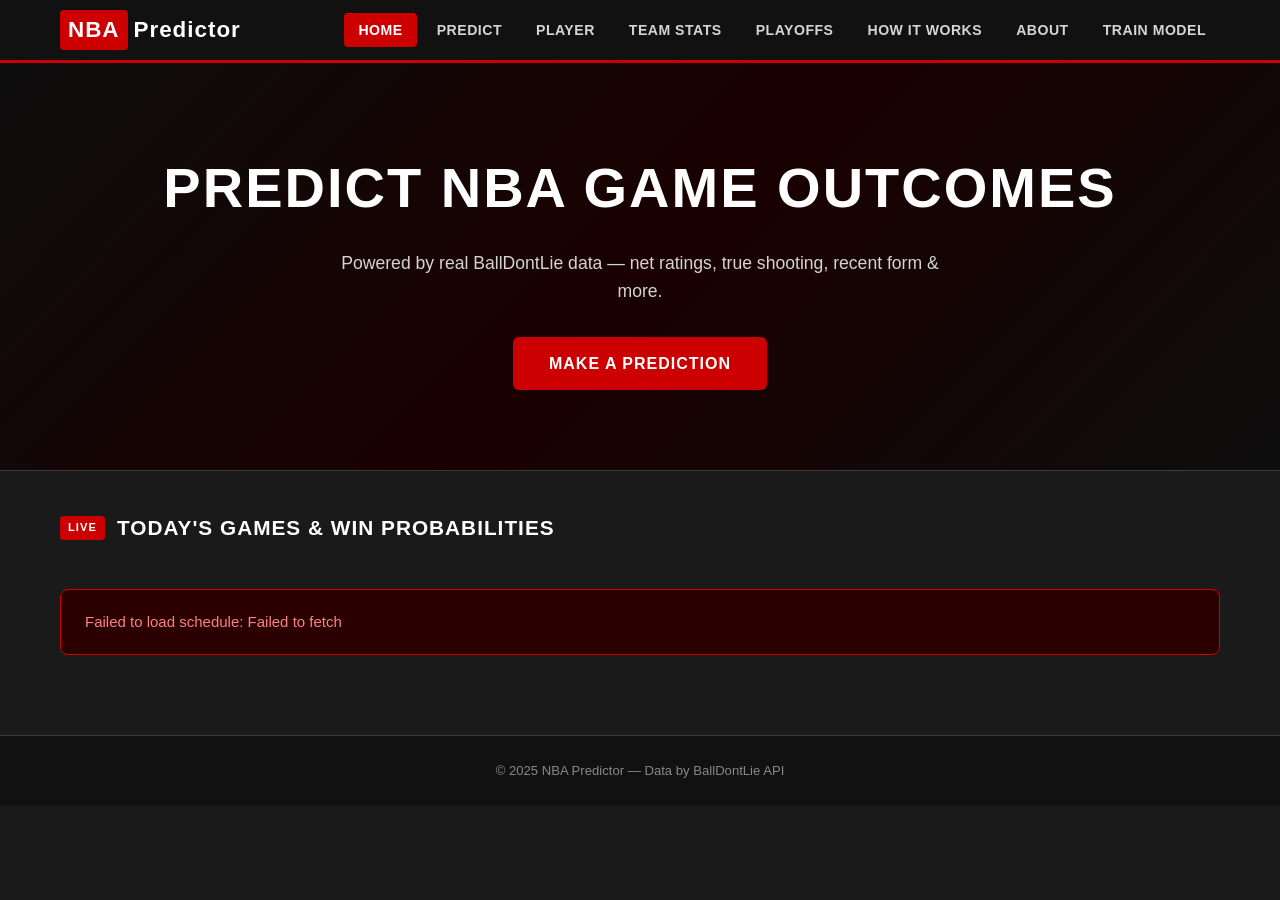
==== index.html @ 1875cdc4 "Add files via upload" ====
<!DOCTYPE html>
<html lang="en">
<head>
  <meta charset="UTF-8" />
  <meta name="viewport" content="width=device-width, initial-scale=1.0" />
  <title>NBA Predictor</title>
  <link rel="stylesheet" href="style.css" />
</head>
<body>

  <!-- HEADER -->
  <header class="site-header">
    <div class="header-inner">
      <div class="logo">
        <span class="logo-nba">NBA</span>
        <span class="logo-predictor">Predictor</span>
      </div>
      <nav class="main-nav">
        <a href="index.html" class="nav-link active">Home</a>
        <a href="predict.html" class="nav-link">Predict</a>
        <a href="player.html" class="nav-link">Player</a>
        <a href="team-stats.html" class="nav-link">Team Stats</a>
        <a href="playoff.html" class="nav-link">Playoffs</a>
        <a href="how-it-works.html" class="nav-link">How It Works</a>
        <a href="about.html" class="nav-link">About</a>
        <a href="train.html" class="nav-link">Train Model</a>
      </nav>
      <button class="nav-toggle" id="navToggle">&#9776;</button>
    </div>
  </header>

  <!-- HERO -->
  <section class="hero">
    <div class="hero-content">
      <h1 class="hero-title">Predict NBA Game Outcomes</h1>
      <p class="hero-sub">Powered by real BallDontLie data — net ratings, true shooting, recent form &amp; more.</p>
      <a href="predict.html" class="btn-primary">Make a Prediction</a>
    </div>
  </section>

  <!-- SCOREBOARD -->
  <section class="scoreboard-section">
    <div class="section-header">
      <span class="section-tag">LIVE</span>
      <h2>Today's Games &amp; Win Probabilities</h2>
    </div>
    <div id="scoreboard" class="scoreboard-grid">
      <div class="loader-wrap"><div class="spinner"></div><p>Loading games…</p></div>
    </div>
  </section>

  <footer class="site-footer">
    <p>&copy; 2025 NBA Predictor &mdash; Data by BallDontLie API</p>
  </footer>

  <script src="script.js"></script>
</body>
</html>
---- style.css ----
/* ── Reset & Base ── */
*, *::before, *::after { box-sizing: border-box; margin: 0; padding: 0; }

:root {
  --bg:        #1a1a1a;
  --card:      #2a2a2a;
  --card2:     #333333;
  --accent:    #cc0000;
  --accent2:   #ff2222;
  --white:     #ffffff;
  --text:      #d4d4d4;
  --muted:     #888888;
  --green:     #00c853;
  --yellow:    #ffd600;
  --red:       #cc0000;
  --border:    #3a3a3a;
  --font:      'Roboto', Arial, sans-serif;
}

html { scroll-behavior: smooth; }

body {
  background: var(--bg);
  color: var(--text);
  font-family: var(--font);
  font-size: 15px;
  line-height: 1.6;
  min-height: 100vh;
}

a { color: var(--accent); text-decoration: none; }
a:hover { color: var(--accent2); }

/* ── Header ── */
.site-header {
  background: #111111;
  border-bottom: 3px solid var(--accent);
  position: sticky;
  top: 0;
  z-index: 100;
}

.header-inner {
  max-width: 1200px;
  margin: 0 auto;
  padding: 0 20px;
  height: 60px;
  display: flex;
  align-items: center;
  justify-content: space-between;
}

.logo {
  display: flex;
  align-items: center;
  gap: 6px;
  font-weight: 900;
  font-size: 1.4rem;
  letter-spacing: 1px;
}
.logo-nba {
  background: var(--accent);
  color: var(--white);
  padding: 2px 8px;
  border-radius: 4px;
}
.logo-predictor { color: var(--white); }

.main-nav { display: flex; gap: 6px; }

.nav-link {
  color: var(--text);
  padding: 6px 14px;
  border-radius: 4px;
  font-weight: 600;
  font-size: 0.88rem;
  letter-spacing: 0.5px;
  text-transform: uppercase;
  transition: background 0.2s, color 0.2s;
}
.nav-link:hover, .nav-link.active {
  background: var(--accent);
  color: var(--white);
}

.nav-toggle {
  display: none;
  background: none;
  border: none;
  color: var(--white);
  font-size: 1.6rem;
  cursor: pointer;
}

/* ── Hero ── */
.hero {
  background: linear-gradient(135deg, #0d0d0d 0%, #1a0000 50%, #0d0d0d 100%);
  padding: 80px 20px;
  text-align: center;
  border-bottom: 1px solid var(--border);
}
.hero-title {
  font-size: clamp(2rem, 5vw, 3.5rem);
  font-weight: 900;
  color: var(--white);
  margin-bottom: 16px;
  text-transform: uppercase;
  letter-spacing: 2px;
}
.hero-sub {
  font-size: 1.1rem;
  color: var(--text);
  margin-bottom: 32px;
  max-width: 600px;
  margin-left: auto;
  margin-right: auto;
}
.btn-primary {
  display: inline-block;
  background: var(--accent);
  color: var(--white);
  padding: 14px 36px;
  border-radius: 6px;
  font-weight: 700;
  font-size: 1rem;
  letter-spacing: 1px;
  text-transform: uppercase;
  transition: background 0.2s, transform 0.15s;
}
.btn-primary:hover {
  background: var(--accent2);
  color: var(--white);
  transform: translateY(-2px);
}

/* ── Page Hero (inner pages) ── */
.page-hero, .predict-hero {
  background: linear-gradient(135deg, #0d0d0d 0%, #1a0000 50%, #0d0d0d 100%);
  padding: 50px 20px;
  text-align: center;
  border-bottom: 1px solid var(--border);
}
.page-hero h1, .predict-hero h1 {
  font-size: clamp(1.8rem, 4vw, 2.8rem);
  font-weight: 900;
  color: var(--white);
  text-transform: uppercase;
  letter-spacing: 2px;
  margin-bottom: 10px;
}
.page-hero p, .predict-hero p {
  color: var(--muted);
  font-size: 1rem;
}

/* ── Scoreboard Section ── */
.scoreboard-section {
  max-width: 1200px;
  margin: 40px auto;
  padding: 0 20px;
}

.section-header {
  display: flex;
  align-items: center;
  gap: 12px;
  margin-bottom: 24px;
}
.section-header h2 {
  font-size: 1.3rem;
  font-weight: 700;
  color: var(--white);
  text-transform: uppercase;
  letter-spacing: 1px;
}
.section-tag {
  background: var(--accent);
  color: var(--white);
  font-size: 0.7rem;
  font-weight: 800;
  padding: 3px 8px;
  border-radius: 3px;
  letter-spacing: 1px;
  animation: pulse 1.5s infinite;
}
@keyframes pulse {
  0%, 100% { opacity: 1; }
  50% { opacity: 0.5; }
}

.scoreboard-grid {
  display: grid;
  grid-template-columns: repeat(auto-fill, minmax(320px, 1fr));
  gap: 16px;
}

.game-card {
  background: var(--card);
  border: 1px solid var(--border);
  border-radius: 10px;
  padding: 20px;
  transition: transform 0.2s, border-color 0.2s;
}
.game-card:hover {
  transform: translateY(-3px);
  border-color: var(--accent);
}

.game-time {
  font-size: 0.75rem;
  color: var(--accent);
  font-weight: 700;
  text-transform: uppercase;
  letter-spacing: 1px;
  margin-bottom: 14px;
}

.game-teams {
  display: flex;
  align-items: center;
  justify-content: space-between;
  margin-bottom: 16px;
}

.team-block { text-align: center; flex: 1; }
.team-abbr {
  font-size: 1.5rem;
  font-weight: 900;
  color: var(--white);
  display: block;
}
.team-name-small {
  font-size: 0.72rem;
  color: var(--muted);
  display: block;
  margin-top: 2px;
}
.team-prob {
  font-size: 1.1rem;
  font-weight: 700;
  color: var(--accent);
  display: block;
  margin-top: 4px;
}

.at-badge {
  font-size: 0.9rem;
  color: var(--muted);
  font-weight: 700;
  padding: 0 10px;
}

.game-conf {
  text-align: center;
  margin-top: 6px;
}

/* ── Loader ── */
.loader-wrap {
  display: flex;
  flex-direction: column;
  align-items: center;
  justify-content: center;
  padding: 40px;
  color: var(--muted);
  gap: 12px;
  grid-column: 1 / -1;
}
.spinner {
  width: 40px;
  height: 40px;
  border: 4px solid var(--border);
  border-top-color: var(--accent);
  border-radius: 50%;
  animation: spin 0.8s linear infinite;
}
@keyframes spin { to { transform: rotate(360deg); } }

.hidden { display: none !important; }

/* ── Error ── */
.error-box {
  background: #2a0000;
  border: 1px solid var(--accent);
  border-radius: 8px;
  padding: 20px 24px;
  color: #ff8080;
  margin: 20px 0;
  font-weight: 500;
}

/* ── Predict Page ── */
.predict-section {
  max-width: 1000px;
  margin: 40px auto;
  padding: 0 20px;
}

.team-selectors {
  display: flex;
  align-items: center;
  gap: 20px;
  margin-bottom: 36px;
  flex-wrap: wrap;
}

.selector-card {
  flex: 1;
  min-width: 220px;
}
.selector-card label {
  display: block;
  font-size: 0.78rem;
  font-weight: 700;
  color: var(--accent);
  text-transform: uppercase;
  letter-spacing: 1px;
  margin-bottom: 8px;
}
.team-select {
  width: 100%;
  background: var(--card);
  border: 1px solid var(--border);
  color: var(--white);
  padding: 12px 16px;
  border-radius: 6px;
  font-size: 0.95rem;
  font-family: var(--font);
  cursor: pointer;
  transition: border-color 0.2s;
  appearance: none;
}
.team-select:focus {
  outline: none;
  border-color: var(--accent);
}

.vs-badge {
  font-size: 1.4rem;
  font-weight: 900;
  color: var(--accent);
  padding: 0 8px;
  margin-top: 24px;
}

/* ── Prediction Results ── */
.predict-results { margin-top: 10px; }

.winner-banner {
  background: linear-gradient(135deg, #1a0000, #2a0000);
  border: 2px solid var(--accent);
  border-radius: 10px;
  padding: 28px;
  text-align: center;
  margin-bottom: 24px;
}
.winner-banner h2 {
  font-size: clamp(1.4rem, 3vw, 2rem);
  font-weight: 900;
  color: var(--white);
  text-transform: uppercase;
  letter-spacing: 2px;
}
.winner-banner .win-pct {
  font-size: 3rem;
  font-weight: 900;
  color: var(--accent);
  display: block;
  margin: 8px 0;
}
.winner-banner .win-sub { color: var(--muted); font-size: 0.9rem; }

.prob-bars-wrap {
  display: grid;
  grid-template-columns: 1fr 1fr;
  gap: 16px;
  margin-bottom: 24px;
}

.prob-team {
  background: var(--card);
  border: 1px solid var(--border);
  border-radius: 10px;
  padding: 20px;
}
.prob-team .team-title {
  font-size: 1rem;
  font-weight: 700;
  color: var(--white);
  margin-bottom: 10px;
  text-transform: uppercase;
}
.prob-bar-track {
  background: var(--border);
  border-radius: 50px;
  height: 14px;
  overflow: hidden;
  margin-bottom: 6px;
}
.prob-bar-fill {
  height: 100%;
  border-radius: 50px;
  transition: width 1s cubic-bezier(0.4, 0, 0.2, 1);
  width: 0%;
}
.prob-pct {
  font-size: 1.5rem;
  font-weight: 900;
  color: var(--white);
}

.stats-grid {
  display: grid;
  grid-template-columns: 1fr 1fr;
  gap: 16px;
  margin-bottom: 24px;
}

.stat-card {
  background: var(--card);
  border: 1px solid var(--border);
  border-radius: 10px;
  padding: 20px;
}
.stat-card h3 {
  font-size: 0.82rem;
  font-weight: 700;
  color: var(--accent);
  text-transform: uppercase;
  letter-spacing: 1px;
  margin-bottom: 14px;
  border-bottom: 1px solid var(--border);
  padding-bottom: 10px;
}

/* Form dots */
.form-dots-wrap { display: flex; flex-direction: column; gap: 14px; }
.form-label {
  font-size: 0.82rem;
  font-weight: 700;
  color: var(--text);
  display: block;
  margin-bottom: 6px;
}
.form-dots { display: flex; gap: 6px; flex-wrap: wrap; }
.dot {
  width: 22px;
  height: 22px;
  border-radius: 50%;
  font-size: 0.6rem;
  font-weight: 700;
  display: flex;
  align-items: center;
  justify-content: center;
  color: var(--white);
}
.dot.win  { background: var(--green); }
.dot.loss { background: var(--red); }

/* H2H */
.h2h-record {
  display: flex;
  justify-content: space-around;
  align-items: center;
  padding: 10px 0;
}
.h2h-team { text-align: center; }
.h2h-wins {
  font-size: 2.2rem;
  font-weight: 900;
  color: var(--white);
  display: block;
}
.h2h-label {
  font-size: 0.75rem;
  color: var(--muted);
  text-transform: uppercase;
}
.h2h-dash {
  font-size: 1.5rem;
  color: var(--muted);
  font-weight: 700;
}

/* Top factors */
.factor-row {
  display: flex;
  align-items: center;
  gap: 10px;
  padding: 8px 0;
  border-bottom: 1px solid var(--border);
}
.factor-row:last-child { border-bottom: none; }
.factor-rank {
  background: var(--accent);
  color: var(--white);
  width: 24px;
  height: 24px;
  border-radius: 50%;
  font-size: 0.75rem;
  font-weight: 700;
  display: flex;
  align-items: center;
  justify-content: center;
  flex-shrink: 0;
}
.factor-name { font-size: 0.85rem; font-weight: 600; color: var(--text); flex: 1; }
.factor-val  { font-size: 0.85rem; font-weight: 700; color: var(--white); }

/* Predicted score */
.predicted-score {
  display: flex;
  justify-content: space-around;
  align-items: center;
  padding: 10px 0;
}
.score-team { text-align: center; }
.score-pts {
  font-size: 2.4rem;
  font-weight: 900;
  color: var(--white);
  display: block;
}
.score-abbr {
  font-size: 0.8rem;
  color: var(--muted);
  text-transform: uppercase;
}
.score-dash {
  font-size: 1.5rem;
  color: var(--muted);
  font-weight: 700;
}

/* Analysis */
.analysis-card {
  background: var(--card);
  border: 1px solid var(--border);
  border-left: 4px solid var(--accent);
  border-radius: 10px;
  padding: 24px;
  margin-bottom: 24px;
}
.analysis-card h3 {
  font-size: 0.82rem;
  font-weight: 700;
  color: var(--accent);
  text-transform: uppercase;
  letter-spacing: 1px;
  margin-bottom: 12px;
}
.analysis-card p {
  color: var(--text);
  line-height: 1.75;
  font-size: 0.96rem;
}

/* Confidence */
.confidence-badge-wrap { text-align: center; margin-bottom: 30px; }
.confidence-badge {
  display: inline-block;
  padding: 8px 28px;
  border-radius: 50px;
  font-size: 0.85rem;
  font-weight: 800;
  text-transform: uppercase;
  letter-spacing: 1.5px;
}
.confidence-badge.high   { background: #003300; color: var(--green); border: 1px solid var(--green); }
.confidence-badge.medium { background: #332200; color: var(--yellow); border: 1px solid var(--yellow); }
.confidence-badge.low    { background: #1a0000; color: #ff6666; border: 1px solid var(--accent); }

/* ── How It Works ── */
.hiw-section {
  max-width: 1000px;
  margin: 40px auto;
  padding: 0 20px;
  display: flex;
  flex-direction: column;
  gap: 24px;
}

.card {
  background: var(--card);
  border: 1px solid var(--border);
  border-radius: 10px;
  padding: 28px;
}
.card h2 {
  font-size: 1.2rem;
  font-weight: 800;
  color: var(--white);
  margin-bottom: 14px;
  text-transform: uppercase;
  letter-spacing: 1px;
}
.card p { color: var(--text); margin-bottom: 10px; }
.card p:last-child { margin-bottom: 0; }

.factors-grid {
  display: grid;
  grid-template-columns: repeat(auto-fill, minmax(280px, 1fr));
  gap: 16px;
}

.factor-card {
  background: var(--card);
  border: 1px solid var(--border);
  border-radius: 10px;
  padding: 22px;
  position: relative;
  transition: border-color 0.2s;
}
.factor-card:hover { border-color: var(--accent); }
.factor-card h3 {
  font-size: 1rem;
  font-weight: 800;
  color: var(--white);
  margin-bottom: 10px;
  margin-top: 10px;
}
.factor-card p { font-size: 0.88rem; color: var(--text); margin-bottom: 8px; }
.factor-weight {
  background: var(--accent);
  color: var(--white);
  font-size: 0.9rem;
  font-weight: 900;
  padding: 4px 12px;
  border-radius: 50px;
  display: inline-block;
  margin-bottom: 4px;
}

.confidence-list { display: flex; flex-direction: column; gap: 14px; }
.conf-item {
  display: flex;
  align-items: flex-start;
  gap: 14px;
  padding: 14px;
  border-radius: 8px;
  background: var(--card2);
}
.conf-dot {
  width: 16px;
  height: 16px;
  border-radius: 50%;
  flex-shrink: 0;
  margin-top: 3px;
}
.conf-item.high   .conf-dot { background: var(--green); }
.conf-item.medium .conf-dot { background: var(--yellow); }
.conf-item.low    .conf-dot { background: var(--accent); }
.conf-item strong { color: var(--white); display: block; margin-bottom: 4px; }

/* ── About ── */
.about-section {
  max-width: 900px;
  margin: 40px auto;
  padding: 0 20px;
  display: flex;
  flex-direction: column;
  gap: 24px;
}

.about-card h2 {
  font-size: 1.2rem;
  font-weight: 800;
  color: var(--white);
  margin-bottom: 14px;
  text-transform: uppercase;
  letter-spacing: 1px;
  border-bottom: 1px solid var(--border);
  padding-bottom: 10px;
}

.tools-grid {
  display: flex;
  flex-direction: column;
  gap: 18px;
  margin-top: 8px;
}
.tool-item {
  display: flex;
  gap: 16px;
  align-items: flex-start;
}
.tool-icon {
  font-size: 1.8rem;
  flex-shrink: 0;
  width: 40px;
  text-align: center;
}
.tool-item strong { color: var(--white); display: block; margin-bottom: 4px; }
.tool-item p { font-size: 0.88rem; color: var(--text); margin: 0; }

/* ── Footer ── */
.site-footer {
  background: #111111;
  border-top: 1px solid var(--border);
  text-align: center;
  padding: 24px 20px;
  color: var(--muted);
  font-size: 0.82rem;
  margin-top: 60px;
}

/* ── Confidence badge colors on scoreboard ── */
.badge {
  display: inline-block;
  font-size: 0.7rem;
  font-weight: 800;
  padding: 3px 10px;
  border-radius: 50px;
  text-transform: uppercase;
  letter-spacing: 1px;
}
.badge.high   { background: #003300; color: var(--green); }
.badge.medium { background: #332200; color: var(--yellow); }
.badge.low    { background: #1a0000; color: #ff6666; }

/* ── Mobile ── */
@media (max-width: 768px) {
  .main-nav { display: none; flex-direction: column; position: absolute; top: 60px; left: 0; right: 0; background: #111; border-bottom: 2px solid var(--accent); padding: 10px; }
  .main-nav.open { display: flex; }
  .nav-toggle { display: block; }
  .site-header { position: relative; }
  .header-inner { position: relative; }

  .prob-bars-wrap, .stats-grid { grid-template-columns: 1fr; }
  .team-selectors { flex-direction: column; }
  .vs-badge { margin-top: 0; }

  .hero { padding: 50px 20px; }
  .scoreboard-grid { grid-template-columns: 1fr; }
}

@media (max-width: 480px) {
  .factors-grid { grid-template-columns: 1fr; }
  .stats-grid   { grid-template-columns: 1fr; }
}

/* ── Train Model Page ── */
.train-section {
  max-width: 1100px;
  margin: 40px auto;
  padding: 0 20px;
}

.train-grid {
  display: grid;
  grid-template-columns: 1fr 1fr;
  gap: 24px;
}

.train-card h2 {
  font-size: 1.1rem;
  font-weight: 800;
  color: var(--white);
  text-transform: uppercase;
  letter-spacing: 1px;
  margin-bottom: 20px;
  padding-bottom: 12px;
  border-bottom: 1px solid var(--border);
}

/* Form inputs */
.game-form { display: flex; flex-direction: column; gap: 14px; }

.form-row {
  display: grid;
  grid-template-columns: 1fr 1fr;
  gap: 14px;
}
.form-group { display: flex; flex-direction: column; gap: 6px; }
.form-group.full-width { grid-column: 1 / -1; }

.form-group label {
  font-size: 0.75rem;
  font-weight: 700;
  color: var(--accent);
  text-transform: uppercase;
  letter-spacing: 1px;
}

.score-input {
  background: var(--card2);
  border: 1px solid var(--border);
  color: var(--white);
  padding: 10px 14px;
  border-radius: 6px;
  font-size: 0.95rem;
  font-family: var(--font);
  width: 100%;
  transition: border-color 0.2s;
}
.score-input:focus {
  outline: none;
  border-color: var(--accent);
}
.score-input[type="date"]::-webkit-calendar-picker-indicator {
  filter: invert(0.7);
}

.btn-block { width: 100%; margin-top: 4px; }

.form-error {
  background: #2a0000;
  border: 1px solid var(--accent);
  border-radius: 6px;
  padding: 10px 14px;
  color: #ff8080;
  font-size: 0.85rem;
}

.form-success {
  background: #002200;
  border: 1px solid var(--green);
  border-radius: 6px;
  padding: 10px 14px;
  color: var(--green);
  font-size: 0.85rem;
}

/* Bulk import */
.bulk-hint {
  color: var(--muted);
  font-size: 0.82rem;
  margin-bottom: 6px;
}
.bulk-format {
  display: block;
  background: var(--card2);
  border: 1px solid var(--border);
  border-radius: 5px;
  padding: 8px 12px;
  font-size: 0.78rem;
  color: #88cc88;
  font-family: 'Courier New', monospace;
  word-break: break-all;
}
.bulk-textarea {
  width: 100%;
  height: 160px;
  background: var(--card2);
  border: 1px solid var(--border);
  color: var(--white);
  padding: 12px 14px;
  border-radius: 6px;
  font-family: 'Courier New', monospace;
  font-size: 0.82rem;
  resize: vertical;
  margin-top: 12px;
  transition: border-color 0.2s;
}
.bulk-textarea:focus {
  outline: none;
  border-color: var(--accent);
}
.bulk-textarea::placeholder { color: var(--muted); }

/* Training summary banner */
.training-summary {
  display: flex;
  align-items: flex-start;
  gap: 18px;
  background: linear-gradient(135deg, #002200, #001a00);
  border: 1px solid var(--green);
  border-left: 5px solid var(--green);
  border-radius: 10px;
  padding: 22px 26px;
  margin-bottom: 28px;
  animation: fadeIn 0.4s ease;
}
@keyframes fadeIn { from { opacity: 0; transform: translateY(-8px); } to { opacity: 1; transform: none; } }
.summary-icon { font-size: 2rem; flex-shrink: 0; margin-top: 2px; }
.summary-content h3 {
  font-size: 1rem;
  font-weight: 800;
  color: var(--green);
  text-transform: uppercase;
  letter-spacing: 1px;
  margin-bottom: 8px;
}
.summary-content p { color: #88dd88; font-size: 0.92rem; line-height: 1.6; margin: 0; }

/* Table */
.table-header {
  display: flex;
  align-items: center;
  justify-content: space-between;
  margin-bottom: 18px;
  flex-wrap: wrap;
  gap: 10px;
}
.table-header h2 {
  font-size: 1.1rem;
  font-weight: 800;
  color: var(--white);
  text-transform: uppercase;
  letter-spacing: 1px;
  margin: 0;
  display: flex;
  align-items: center;
  gap: 10px;
}
.game-count-badge {
  background: var(--accent);
  color: var(--white);
  font-size: 0.75rem;
  font-weight: 800;
  padding: 2px 10px;
  border-radius: 50px;
}

.btn-danger {
  background: transparent;
  border: 1px solid var(--accent);
  color: var(--accent);
  padding: 7px 18px;
  border-radius: 6px;
  font-size: 0.8rem;
  font-weight: 700;
  text-transform: uppercase;
  letter-spacing: 0.5px;
  cursor: pointer;
  transition: background 0.2s, color 0.2s;
  font-family: var(--font);
}
.btn-danger:hover { background: var(--accent); color: var(--white); }

.no-games-msg {
  color: var(--muted);
  text-align: center;
  padding: 30px;
  font-size: 0.9rem;
}

.table-responsive { overflow-x: auto; }

.games-table {
  width: 100%;
  border-collapse: collapse;
  font-size: 0.88rem;
}
.games-table th {
  text-align: left;
  padding: 10px 14px;
  font-size: 0.72rem;
  font-weight: 700;
  text-transform: uppercase;
  letter-spacing: 1px;
  color: var(--accent);
  border-bottom: 2px solid var(--border);
  white-space: nowrap;
}
.games-table td {
  padding: 10px 14px;
  border-bottom: 1px solid var(--border);
  color: var(--text);
  white-space: nowrap;
}
.games-table tbody tr:hover { background: rgba(255,255,255,0.03); }
.games-table tbody tr:last-child td { border-bottom: none; }

.winner-cell { color: var(--white); font-weight: 700; }
.margin-cell { color: var(--accent); font-weight: 700; }

.btn-delete {
  background: transparent;
  border: 1px solid #444;
  color: var(--muted);
  padding: 4px 10px;
  border-radius: 4px;
  font-size: 0.75rem;
  cursor: pointer;
  transition: border-color 0.2s, color 0.2s;
  font-family: var(--font);
}
.btn-delete:hover { border-color: var(--accent); color: var(--accent); }

/* Weights indicator on predict page */
.weights-info {
  background: #001a00;
  border: 1px solid #224422;
  border-radius: 8px;
  padding: 12px 18px;
  margin-bottom: 20px;
  font-size: 0.8rem;
  color: #88dd88;
  display: flex;
  align-items: center;
  gap: 10px;
}
.weights-info strong { color: var(--green); }

/* ── Auto Import Card ── */
.auto-import-card {
  margin-bottom: 24px;
  border-color: #3a2200;
}
.auto-import-header {
  display: flex;
  align-items: center;
  justify-content: space-between;
  gap: 24px;
  flex-wrap: wrap;
}
.auto-import-info h2 {
  font-size: 1.1rem;
  font-weight: 800;
  color: var(--white);
  text-transform: uppercase;
  letter-spacing: 1px;
  margin-bottom: 6px;
}
.auto-import-info p {
  color: var(--muted);
  font-size: 0.88rem;
  margin: 0;
  max-width: 560px;
}

.btn-auto-import {
  background: linear-gradient(135deg, #cc0000, #990000);
  border: none;
  color: var(--white);
  padding: 14px 28px;
  border-radius: 6px;
  font-size: 0.92rem;
  font-weight: 800;
  text-transform: uppercase;
  letter-spacing: 1px;
  cursor: pointer;
  font-family: var(--font);
  white-space: nowrap;
  transition: opacity 0.2s, transform 0.15s;
  flex-shrink: 0;
}
.btn-auto-import:hover:not(:disabled) {
  opacity: 0.88;
  transform: translateY(-2px);
}
.btn-auto-import:disabled {
  opacity: 0.5;
  cursor: not-allowed;
  transform: none;
}

/* Progress bar */
.auto-progress {
  margin-top: 22px;
  padding-top: 20px;
  border-top: 1px solid var(--border);
}
.progress-header {
  display: flex;
  justify-content: space-between;
  align-items: center;
  margin-bottom: 10px;
}
.progress-header span:first-child {
  font-size: 0.88rem;
  font-weight: 600;
  color: var(--text);
}
#progressPct {
  font-size: 0.88rem;
  font-weight: 800;
  color: var(--accent);
}
.progress-track {
  background: var(--border);
  border-radius: 50px;
  height: 10px;
  overflow: hidden;
}
.progress-fill {
  height: 100%;
  background: linear-gradient(90deg, #cc0000, #ff4444);
  border-radius: 50px;
  width: 0%;
  transition: width 0.35s ease;
  position: relative;
  overflow: hidden;
}
.progress-fill::after {
  content: '';
  position: absolute;
  top: 0; left: -100%; right: 0; bottom: 0;
  background: linear-gradient(90deg, transparent, rgba(255,255,255,0.25), transparent);
  animation: shimmer 1.2s infinite;
}
@keyframes shimmer {
  to { left: 100%; }
}
.progress-detail {
  font-size: 0.78rem;
  color: var(--muted);
  margin-top: 8px;
  min-height: 1.2em;
}

/* Auto Import Result */
.ai-result {
  margin-top: 22px;
  padding-top: 20px;
  border-top: 1px solid var(--border);
}
.ai-result h3 {
  font-size: 1rem;
  font-weight: 800;
  color: var(--green);
  text-transform: uppercase;
  letter-spacing: 1px;
  margin-bottom: 16px;
}
.ai-stats-grid {
  display: grid;
  grid-template-columns: repeat(auto-fill, minmax(160px, 1fr));
  gap: 12px;
  margin-bottom: 20px;
}
.ai-stat {
  background: var(--card2);
  border: 1px solid var(--border);
  border-radius: 8px;
  padding: 14px 16px;
  text-align: center;
}
.ai-stat-val {
  display: block;
  font-size: 1.6rem;
  font-weight: 900;
  color: var(--white);
  line-height: 1.1;
}
.ai-stat-label {
  display: block;
  font-size: 0.72rem;
  color: var(--muted);
  text-transform: uppercase;
  letter-spacing: 0.8px;
  margin-top: 4px;
}

.ai-weights {
  background: var(--card2);
  border: 1px solid var(--border);
  border-radius: 8px;
  padding: 18px 20px;
}
.ai-weights h4 {
  font-size: 0.78rem;
  font-weight: 700;
  color: var(--accent);
  text-transform: uppercase;
  letter-spacing: 1px;
  margin-bottom: 14px;
}
.weights-bar-list { display: flex; flex-direction: column; gap: 10px; }
.wb-row {
  display: flex;
  align-items: center;
  gap: 12px;
}
.wb-label {
  font-size: 0.82rem;
  color: var(--text);
  width: 130px;
  flex-shrink: 0;
}
.wb-track {
  flex: 1;
  background: var(--border);
  border-radius: 50px;
  height: 8px;
  overflow: hidden;
}
.wb-fill {
  height: 100%;
  background: var(--accent);
  border-radius: 50px;
  transition: width 0.8s cubic-bezier(0.4,0,0.2,1);
}
.wb-val {
  font-size: 0.82rem;
  font-weight: 800;
  color: var(--white);
  width: 36px;
  text-align: right;
  flex-shrink: 0;
}

/* ── Bulk Preview ── */
.bulk-example {
  display: block;
  white-space: pre;
  line-height: 1.7;
  margin-top: 6px;
}

.preview-header {
  display: flex;
  flex-direction: column;
  gap: 6px;
  margin-bottom: 4px;
}
.preview-header h2 {
  font-size: 1.1rem;
  font-weight: 800;
  color: var(--white);
  text-transform: uppercase;
  letter-spacing: 1px;
  margin: 0;
  display: flex;
  align-items: center;
  gap: 10px;
}

.preview-row-error td { background: rgba(204,0,0,0.08); }
.preview-row-warn  td { background: rgba(255,214,0,0.05); }

.unmatched-name {
  color: var(--yellow);
  font-style: italic;
}

.preview-badge {
  display: inline-block;
  font-size: 0.68rem;
  font-weight: 800;
  padding: 2px 8px;
  border-radius: 50px;
  text-transform: uppercase;
  letter-spacing: 0.8px;
  white-space: nowrap;
}
.preview-badge.ok    { background: #002200; color: var(--green); border: 1px solid var(--green); }
.preview-badge.warn  { background: #332200; color: var(--yellow); border: 1px solid var(--yellow); }
.preview-badge.error { background: #2a0000; color: #ff8080; border: 1px solid var(--accent); }

.preview-warnings {
  background: #1e1800;
  border: 1px solid #554400;
  border-radius: 8px;
  padding: 14px 18px;
  margin-top: 16px;
  font-size: 0.82rem;
}
.warn-item {
  color: #ccaa44;
  padding: 4px 0;
  border-bottom: 1px solid #332200;
}
.warn-item:last-child { border-bottom: none; }

.preview-actions {
  display: flex;
  gap: 12px;
  margin-top: 20px;
  flex-wrap: wrap;
}
.preview-actions .btn-primary { flex: 1; min-width: 180px; }
.preview-actions .btn-primary:disabled {
  opacity: 0.4;
  cursor: not-allowed;
  transform: none;
}

@media (max-width: 768px) {
  .train-grid { grid-template-columns: 1fr; }
  .form-row   { grid-template-columns: 1fr; }
  .bulk-example { white-space: pre-wrap; }
}

/* ════════════════════════════════════════
   PLAYER PREDICTOR PAGE
════════════════════════════════════════ */
.player-section {
  max-width: 920px;
  margin: 40px auto;
  padding: 0 20px;
}
.player-search-card { margin-bottom: 24px; }
.player-inputs {
  display: grid;
  grid-template-columns: 1fr 1fr 1fr;
  gap: 16px;
}

/* Search dropdown */
.search-input-wrap { position: relative; }
.search-dropdown {
  position: absolute;
  top: 100%;
  left: 0; right: 0;
  background: #1e1e1e;
  border: 1px solid var(--border);
  border-top: none;
  border-radius: 0 0 8px 8px;
  z-index: 300;
  max-height: 260px;
  overflow-y: auto;
  box-shadow: 0 8px 24px rgba(0,0,0,0.5);
}
.dropdown-item {
  padding: 10px 14px;
  cursor: pointer;
  font-size: 0.88rem;
  color: var(--text);
  border-bottom: 1px solid var(--border);
  transition: background 0.12s, color 0.12s;
}
.dropdown-item:last-child { border-bottom: none; }
.dropdown-item:hover { background: var(--accent); color: var(--white); }
.dropdown-loading, .dropdown-empty {
  padding: 12px 14px;
  font-size: 0.85rem;
  color: var(--muted);
  text-align: center;
}

/* Player header card */
.player-header-card {
  display: flex;
  align-items: center;
  justify-content: space-between;
  gap: 24px;
  flex-wrap: wrap;
  margin-bottom: 24px;
}
.player-identity {
  display: flex;
  align-items: center;
  gap: 16px;
  flex: 1;
}
.player-initials {
  width: 64px; height: 64px;
  border-radius: 50%;
  background: var(--accent);
  color: var(--white);
  font-size: 1.5rem;
  font-weight: 900;
  display: flex;
  align-items: center;
  justify-content: center;
  flex-shrink: 0;
  letter-spacing: 1px;
}
.player-name-display {
  font-size: clamp(1.1rem, 2.5vw, 1.6rem);
  font-weight: 900;
  color: var(--white);
  text-transform: uppercase;
  letter-spacing: 1px;
  margin: 0;
}
.player-meta-line {
  font-size: 0.83rem;
  color: var(--muted);
  margin-top: 4px;
}

/* Prediction hero box */
.prediction-hero {
  text-align: center;
  padding: 18px 28px;
  background: linear-gradient(135deg, #1a0000, #2a0000);
  border: 1px solid var(--accent);
  border-radius: 10px;
  flex-shrink: 0;
}
.pred-label {
  font-size: 0.7rem;
  font-weight: 700;
  color: var(--accent);
  text-transform: uppercase;
  letter-spacing: 1.5px;
  margin-bottom: 6px;
}
.pred-number {
  font-size: 3.8rem;
  font-weight: 900;
  color: var(--white);
  line-height: 1;
}
.pred-range {
  font-size: 0.88rem;
  color: var(--text);
  margin: 6px 0 10px;
}

.player-stats-grid {
  display: grid;
  grid-template-columns: 1fr 1fr;
  gap: 16px;
  margin-bottom: 24px;
}
.green-val { color: var(--green) !important; }
.red-val   { color: #ff6666 !important; }

/* Canvas chart */
.chart-card { margin-bottom: 24px; }
.chart-card h3 {
  font-size: 0.82rem; font-weight: 700;
  color: var(--accent); text-transform: uppercase;
  letter-spacing: 1px; margin-bottom: 14px;
  border-bottom: 1px solid var(--border); padding-bottom: 10px;
}
.canvas-wrap { width: 100%; overflow: hidden; }
.score-canvas { width: 100%; height: 200px; display: block; }
.chart-legend {
  display: flex; gap: 20px; margin-top: 12px;
  flex-wrap: wrap;
}
.cl-item {
  display: flex; align-items: center;
  gap: 6px; font-size: 0.78rem; color: var(--muted);
}
.cl-swatch {
  width: 12px; height: 12px;
  border-radius: 2px; display: inline-block; flex-shrink: 0;
}
.cl-line {
  width: 20px; height: 0;
  border-top: 2px dashed var(--yellow);
  display: inline-block; flex-shrink: 0;
}

/* ════════════════════════════════════════
   TEAM STATS PAGE
════════════════════════════════════════ */
.team-stats-section {
  max-width: 1200px;
  margin: 40px auto;
  padding: 0 20px;
}
.ts-controls {
  display: flex; align-items: center;
  justify-content: space-between;
  gap: 16px; margin-bottom: 24px; flex-wrap: wrap;
}
.ts-search { max-width: 280px; }
.ts-legend { display: flex; gap: 16px; flex-wrap: wrap; }
.ts-leg-item { font-size: 0.78rem; font-weight: 700; }
.ts-playoff { color: var(--green); }
.ts-playin  { color: var(--yellow); }
.ts-lottery { color: #888; }
.ts-refresh { padding: 8px 16px; font-size: 0.82rem; flex-shrink: 0; }

.conf-section { }
.conf-title {
  font-size: 0.95rem; font-weight: 800;
  color: var(--white); text-transform: uppercase;
  letter-spacing: 1.5px; margin-bottom: 12px;
  padding-bottom: 10px;
  border-bottom: 2px solid var(--accent);
}

/* Sortable table */
.sortable-table th {
  cursor: pointer; user-select: none;
  white-space: nowrap; transition: color 0.15s;
}
.sortable-table th:hover { color: var(--white); }
.sortable-table th.sorted { color: var(--accent); }
.sortable-table tbody tr { cursor: pointer; }

/* Playoff/playin/lottery row accents */
.row-playoff td:first-child { border-left: 3px solid var(--green); padding-left: 11px; }
.row-playin  td:first-child { border-left: 3px solid var(--yellow); padding-left: 11px; }
.row-lottery td:first-child { border-left: 3px solid #444; padding-left: 11px; }

.streak-w { color: var(--green); font-weight: 700; }
.streak-l { color: #ff6666; font-weight: 700; }

/* Modal */
.modal-overlay {
  position: fixed; inset: 0;
  background: rgba(0,0,0,0.85);
  z-index: 500;
  display: flex; align-items: flex-start;
  justify-content: center;
  padding: 40px 20px; overflow-y: auto;
}
.modal-box {
  background: var(--card);
  border: 1px solid var(--border);
  border-radius: 12px;
  width: 100%; max-width: 760px;
  position: relative; padding: 32px;
  animation: fadeIn 0.2s ease;
}
.modal-close {
  position: absolute; top: 16px; right: 16px;
  background: none; border: none;
  color: var(--muted); font-size: 1.8rem;
  cursor: pointer; line-height: 1;
  transition: color 0.15s;
}
.modal-close:hover { color: var(--white); }
.modal-content h2 {
  font-size: 1.5rem; font-weight: 900;
  color: var(--white); text-transform: uppercase;
  letter-spacing: 1px; margin-bottom: 4px;
}
.modal-record {
  font-size: 1rem; color: var(--accent);
  font-weight: 700; margin-bottom: 20px;
}
.modal-stats-grid {
  display: grid;
  grid-template-columns: repeat(auto-fill, minmax(120px, 1fr));
  gap: 10px; margin-bottom: 16px;
}
.modal-stat {
  background: var(--card2); border-radius: 8px;
  padding: 12px 14px; text-align: center;
}
.modal-stat-val {
  display: block; font-size: 1.4rem;
  font-weight: 900; color: var(--white);
}
.modal-stat-label {
  display: block; font-size: 0.68rem;
  color: var(--muted); text-transform: uppercase;
  letter-spacing: 0.8px; margin-top: 3px;
}
.modal-section-title {
  font-size: 0.75rem; font-weight: 700;
  color: var(--accent); text-transform: uppercase;
  letter-spacing: 1px; margin: 16px 0 10px;
  border-bottom: 1px solid var(--border); padding-bottom: 8px;
}

/* ════════════════════════════════════════
   PLAYOFF SIMULATOR PAGE
════════════════════════════════════════ */
.playoff-section {
  max-width: 1300px;
  margin: 40px auto; padding: 0 20px;
}

/* Trophy */
.trophy-display {
  background: linear-gradient(135deg, #1a1000, #2a1800);
  border: 2px solid #cc8800; border-radius: 12px;
  display: flex; align-items: center;
  gap: 20px; padding: 22px 30px;
  margin-bottom: 20px; animation: fadeIn 0.4s ease;
}
.trophy-icon { font-size: 3rem; flex-shrink: 0; }
.trophy-label {
  font-size: 0.7rem; font-weight: 700;
  color: #cc8800; text-transform: uppercase; letter-spacing: 1.5px;
}
.trophy-team {
  font-size: 1.8rem; font-weight: 900;
  color: var(--white); text-transform: uppercase; letter-spacing: 1px;
}
.trophy-prob { font-size: 0.85rem; color: #ddaa44; margin-top: 4px; }

/* Controls */
.playoff-controls {
  display: flex; align-items: center;
  gap: 12px; flex-wrap: wrap;
  padding: 16px 20px; margin-bottom: 0;
}
.playoff-btns { display: flex; gap: 10px; flex-wrap: wrap; flex: 1; }

.btn-secondary {
  background: transparent;
  border: 1px solid var(--accent);
  color: var(--accent); padding: 10px 20px;
  border-radius: 6px; font-size: 0.88rem;
  font-weight: 700; text-transform: uppercase;
  letter-spacing: 0.5px; cursor: pointer;
  font-family: var(--font);
  transition: background 0.2s, color 0.2s;
}
.btn-secondary:hover:not(:disabled) { background: var(--accent); color: var(--white); }
.btn-secondary:disabled { opacity: 0.4; cursor: not-allowed; }

/* Toggle switch */
.auto-update-label {
  display: flex; align-items: center;
  gap: 8px; cursor: pointer;
  font-size: 0.83rem; color: var(--text);
  user-select: none; margin-left: auto;
}
.auto-update-label input[type="checkbox"] { display: none; }
.au-toggle-track {
  width: 36px; height: 20px;
  background: var(--border); border-radius: 50px;
  position: relative; transition: background 0.2s;
  flex-shrink: 0;
}
.au-toggle-track::after {
  content: ''; position: absolute;
  top: 3px; left: 3px;
  width: 14px; height: 14px;
  background: var(--white); border-radius: 50%;
  transition: transform 0.2s;
}
.auto-update-label input:checked + .au-toggle-track { background: var(--accent); }
.auto-update-label input:checked + .au-toggle-track::after { transform: translateX(16px); }
.au-label-text { white-space: nowrap; }

/* 100 sim results */
.sim100-row {
  display: flex; align-items: center;
  gap: 12px; padding: 8px 0;
  border-bottom: 1px solid var(--border);
}
.sim100-row:last-child { border-bottom: none; }
.sim100-team { font-size: 0.88rem; font-weight: 600; color: var(--text); flex: 1; min-width: 160px; }
.sim100-bar-track { flex: 2; background: var(--border); border-radius: 50px; height: 10px; overflow: hidden; }
.sim100-bar-fill  { height: 100%; background: var(--accent); border-radius: 50px; transition: width 0.7s ease; width: 0; }
.sim100-pct { font-size: 0.88rem; font-weight: 800; color: var(--white); width: 38px; text-align: right; }

/* ════════════════════════════════════════
   BRACKET — clean interactive design
════════════════════════════════════════ */
.bracket-outer { margin-top: 28px; overflow-x: auto; padding-bottom: 12px; }
.bracket-labels { display: none; } /* replaced by per-column labels */

.bracket-main {
  display: grid;
  grid-template-columns: 3fr 180px 3fr;
  gap: 8px;
  min-width: 860px;
  align-items: center;
}

/* Conference block (3 round columns) */
.bc-conf {
  display: grid;
  grid-template-columns: repeat(3, 1fr);
  gap: 6px;
  align-items: start;
}

/* Each round column */
.bc-round-col {
  display: flex;
  flex-direction: column;
  gap: 6px;
}
.bc-col-label {
  font-size: 0.62rem; font-weight: 800;
  text-transform: uppercase; letter-spacing: 1.2px;
  color: var(--accent); text-align: center;
  padding: 6px 4px 8px;
  border-bottom: 1px solid var(--border);
  margin-bottom: 2px;
  white-space: nowrap;
}
.bc-round-slots {
  display: flex; flex-direction: column;
  gap: 8px;
}

/* Series card */
.bc-series {
  background: var(--card);
  border: 1px solid var(--border);
  border-radius: 10px;
  overflow: hidden;
  position: relative;
  transition: border-color 0.18s, box-shadow 0.18s;
  cursor: default;
}
.bc-series:hover {
  border-color: #555;
  box-shadow: 0 2px 16px rgba(0,0,0,0.35);
}
.bc-series.bc-sim  { border-color: rgba(204,0,0,0.45); }
.bc-series.bc-done { opacity: 0.82; }
.bc-series.bc-finals-card { border-color: #cc8800; }
.bc-series.bc-finals-card:hover { border-color: #ffaa00; }

/* Team row */
.bc-team {
  display: flex; align-items: center;
  gap: 0; padding: 7px 10px 7px 0;
  transition: background 0.15s;
}
.bc-team + .bc-team { border-top: 1px solid var(--border); }
.bc-team.bc-winner { background: rgba(0,160,60,0.10); }
.bc-team.bc-lost .bc-name,
.bc-team.bc-lost .bc-w { opacity: 0.38; }

/* Team color bar */
.bc-bar {
  width: 4px; min-height: 30px;
  flex-shrink: 0; margin-right: 9px;
}

.bc-name {
  flex: 1;
  font-size: 0.76rem; font-weight: 700;
  color: var(--text);
  white-space: nowrap; overflow: hidden; text-overflow: ellipsis;
}
.bc-w {
  font-size: 1.05rem; font-weight: 900;
  color: var(--text); min-width: 18px; text-align: center;
  margin-left: 6px;
}
.bc-w.bc-ww { color: var(--green); }

/* Series prediction probability bar */
.bc-pred-wrap {
  padding: 6px 8px 4px;
  border-top: 1px solid var(--border);
  background: rgba(0,0,0,0.15);
}
.bc-pred-bar {
  display: flex; height: 14px;
  border-radius: 4px; overflow: hidden;
  margin-bottom: 5px;
}
.bc-pred-t1, .bc-pred-t2 {
  display: flex; align-items: center; justify-content: center;
  font-size: 0.55rem; font-weight: 800; color: rgba(255,255,255,0.9);
  transition: width 0.4s ease;
  min-width: 0;
}
.bc-pred-label {
  display: flex; flex-direction: column; gap: 1px;
}
.bc-pred-winner {
  font-size: 0.7rem; font-weight: 800; color: var(--white);
}
.bc-pred-breakdown {
  font-size: 0.55rem; color: var(--muted);
  white-space: nowrap; overflow: hidden; text-overflow: ellipsis;
}

.bc-status {
  font-size: 0.6rem; color: var(--muted);
  text-align: center;
  padding: 4px 8px 5px;
  border-top: 1px solid var(--border);
  white-space: nowrap; overflow: hidden; text-overflow: ellipsis;
}

/* Edit button — shows on hover */
.bc-edit-btn {
  display: none;
  position: absolute; bottom: 4px; right: 6px;
  background: var(--card2); border: 1px solid #555;
  color: var(--muted); font-size: 0.58rem;
  padding: 1px 6px; border-radius: 3px;
  cursor: pointer; font-family: var(--font);
  transition: border-color 0.15s, color 0.15s;
  z-index: 2;
}
.bc-series:hover .bc-edit-btn { display: block; }
.bc-edit-btn:hover { border-color: var(--accent); color: var(--accent); }

/* TBD placeholder */
.bc-tbd {
  background: var(--card2);
  border: 1px dashed var(--border);
  border-radius: 10px;
  padding: 16px 8px;
  text-align: center;
  color: var(--muted);
  font-size: 0.68rem;
  line-height: 1.5;
}

/* Finals center column */
.bc-finals-col {
  display: flex; flex-direction: column;
  align-items: center; gap: 8px;
  padding: 0 4px;
}
.bc-finals-slot { width: 100%; }
.bc-finals-col .bc-col-label {
  font-size: 0.7rem; color: #cc8800;
  border-bottom-color: #cc8800;
  width: 100%; text-align: center;
}

/* Vertical spacing so each round is centred opposite its source */
.bc-round-col:has(.bc-round-slots > :nth-child(4)) .bc-round-slots { justify-content: space-around; }
.bc-round-col:has(.bc-round-slots > :nth-child(2):last-child) .bc-round-slots { justify-content: space-around; padding: 16px 0; }
.bc-round-col:has(.bc-round-slots > :only-child) .bc-round-slots { justify-content: center; padding: 40px 0; }

/* Season selector in auto-import */
.auto-import-controls {
  display: flex; align-items: center;
  gap: 12px; flex-wrap: wrap;
}
.seasons-select {
  background: var(--card2); border: 1px solid var(--border);
  color: var(--text); font-family: var(--font);
  font-size: 0.82rem; padding: 8px 12px;
  border-radius: 6px; cursor: pointer;
  transition: border-color 0.15s;
}
.seasons-select:focus { outline: none; border-color: var(--accent); }

/* Responsive */
@media (max-width: 1100px) {
  .bracket-main { grid-template-columns: 1fr; gap: 28px; }
  .bc-conf { grid-template-columns: repeat(3, 1fr); }
}
@media (max-width: 700px) {
  .player-inputs { grid-template-columns: 1fr; }
  .player-stats-grid { grid-template-columns: 1fr; }
  .player-header-card { flex-direction: column; align-items: flex-start; }
  .ts-controls { flex-direction: column; align-items: flex-start; }
  .ts-search { max-width: 100%; width: 100%; }
  .ts-refresh { width: 100%; }
  .playoff-controls { flex-direction: column; align-items: flex-start; }
  .auto-update-label { margin-left: 0; }
  .auto-import-controls { flex-direction: column; align-items: flex-start; }
}

/* ════════════════════════════════════════
   SERIES DETAIL MODAL
════════════════════════════════════════ */

/* Clickable series cards */
.bc-series.bc-clickable { cursor: pointer; }
.bc-series.bc-clickable:hover {
  border-color: var(--accent);
  box-shadow: 0 4px 20px rgba(204,0,0,0.2);
  transform: translateY(-1px);
  transition: all 0.18s ease;
}
.bc-tap-hint {
  font-size: 0.52rem;
  color: var(--muted);
  opacity: 0;
  transition: opacity 0.2s;
  margin-left: 4px;
}
.bc-series.bc-clickable:hover .bc-tap-hint { opacity: 1; }

/* Series modal sizing */
.series-modal-box {
  max-width: 820px;
  padding: 0;
  overflow: hidden;
}

/* Header */
.sd-header {
  background: linear-gradient(135deg, #1a1a1a 0%, #2a2a2a 100%);
  padding: 28px 32px 20px;
  border-bottom: 1px solid var(--border);
}
.sd-round-label {
  font-size: 0.68rem;
  font-weight: 800;
  text-transform: uppercase;
  letter-spacing: 2px;
  color: var(--accent);
  margin-bottom: 16px;
}
.sd-matchup {
  display: flex;
  align-items: center;
  justify-content: center;
  gap: 16px;
}
.sd-team-hero {
  display: flex;
  align-items: center;
  gap: 12px;
  flex: 1;
}
.sd-team-bar {
  width: 5px;
  min-height: 48px;
  border-radius: 3px;
  flex-shrink: 0;
}
.sd-team-info { flex: 1; }
.sd-team-name {
  font-size: 1.15rem;
  font-weight: 900;
  color: var(--white);
  line-height: 1.2;
}
.sd-team-record {
  font-size: 0.78rem;
  color: var(--muted);
  margin-top: 2px;
}
.sd-series-wins {
  font-size: 2.4rem;
  font-weight: 900;
  min-width: 36px;
  text-align: center;
}
.sd-series-winner {
  text-shadow: 0 0 12px currentColor;
}
.sd-vs {
  font-size: 0.9rem;
  font-weight: 900;
  color: var(--muted);
  padding: 0 4px;
  flex-shrink: 0;
}
.sd-status {
  text-align: center;
  margin-top: 14px;
  font-size: 0.82rem;
  color: var(--text);
  font-weight: 600;
}
.sd-status.sd-done { color: var(--green); }
.sd-status.sd-active { color: var(--yellow); }

/* Sections */
.sd-section {
  padding: 20px 32px;
  border-bottom: 1px solid var(--border);
}
.sd-section:last-child { border-bottom: none; }
.sd-section-title {
  font-size: 0.72rem;
  font-weight: 800;
  text-transform: uppercase;
  letter-spacing: 1.5px;
  color: var(--accent);
  margin-bottom: 14px;
}

/* Prediction bar */
.sd-pred-bar-wrap {
  display: flex;
  align-items: center;
  gap: 10px;
  margin-bottom: 14px;
}
.sd-pred-label-left,
.sd-pred-label-right {
  font-size: 0.82rem;
  font-weight: 900;
  min-width: 70px;
  white-space: nowrap;
}
.sd-pred-label-left { text-align: right; }
.sd-pred-label-right { text-align: left; }
.sd-pred-bar {
  flex: 1;
  display: flex;
  height: 22px;
  border-radius: 6px;
  overflow: hidden;
  background: var(--card2);
}
.sd-pred-fill {
  transition: width 0.5s ease;
}
.sd-pred-detail {
  text-align: center;
  font-size: 0.88rem;
  color: var(--text);
  margin-bottom: 14px;
}
.sd-pred-breakdown {
  display: flex;
  justify-content: center;
  gap: 20px;
}
.sd-pb-item {
  text-align: center;
}
.sd-pb-num {
  display: block;
  font-size: 1.3rem;
  font-weight: 900;
  color: var(--white);
}
.sd-pb-label {
  display: block;
  font-size: 0.65rem;
  color: var(--muted);
  text-transform: uppercase;
  letter-spacing: 0.5px;
}
.sd-edge-note {
  text-align: center;
  font-size: 0.75rem;
  color: var(--muted);
  margin-top: 12px;
  padding-top: 10px;
  border-top: 1px solid var(--border);
}

/* Comparison table */
.sd-comp-table {
  width: 100%;
  border-collapse: collapse;
  font-size: 0.88rem;
}
.sd-comp-table th {
  font-size: 0.95rem;
  font-weight: 900;
  padding: 8px 12px;
  border-bottom: 2px solid var(--border);
}
.sd-comp-table td {
  padding: 10px 12px;
  text-align: center;
  border-bottom: 1px solid var(--border);
  font-weight: 600;
  color: var(--text);
}
.sd-comp-stat-name {
  font-size: 0.78rem;
  font-weight: 700;
  color: var(--muted);
  text-transform: uppercase;
  letter-spacing: 0.5px;
  text-align: center !important;
}
.sd-comp-table td.sd-better {
  color: var(--green);
  font-weight: 800;
}
.sd-comp-table td.sd-worse {
  color: #ff6666;
}

/* Head-to-head */
.sd-h2h-summary {
  display: flex;
  align-items: center;
  justify-content: center;
  gap: 12px;
  font-size: 1.5rem;
  margin-bottom: 16px;
}
.sd-h2h-dash {
  color: var(--muted);
  font-weight: 300;
}
.sd-h2h-table {
  width: 100%;
  border-collapse: collapse;
  font-size: 0.82rem;
}
.sd-h2h-table th {
  font-size: 0.68rem;
  font-weight: 700;
  color: var(--muted);
  text-transform: uppercase;
  letter-spacing: 0.8px;
  padding: 6px 10px;
  text-align: left;
  border-bottom: 1px solid var(--border);
}
.sd-h2h-table td {
  padding: 8px 10px;
  border-bottom: 1px solid var(--border);
  color: var(--text);
}

/* Key factors */
.sd-factors-list {
  list-style: none;
  padding: 0;
}
.sd-factors-list li {
  position: relative;
  padding: 8px 0 8px 20px;
  font-size: 0.88rem;
  color: var(--text);
  border-bottom: 1px solid rgba(255,255,255,0.04);
}
.sd-factors-list li:last-child { border-bottom: none; }
.sd-factors-list li::before {
  content: '';
  position: absolute;
  left: 0; top: 14px;
  width: 8px; height: 8px;
  background: var(--accent);
  border-radius: 50%;
}

/* Series progress dots */
.sd-game-dots {
  display: flex;
  flex-direction: column;
  gap: 10px;
}
.sd-dots-row {
  display: flex;
  align-items: center;
  gap: 12px;
}
.sd-dots-team {
  font-size: 0.82rem;
  font-weight: 900;
  min-width: 42px;
  text-align: right;
}
.sd-dots-track {
  display: flex;
  gap: 6px;
}
.sd-dot {
  width: 36px; height: 36px;
  border-radius: 8px;
  display: flex; align-items: center; justify-content: center;
  font-size: 0.72rem; font-weight: 800;
  color: var(--white);
}
.sd-dot-win {
  box-shadow: 0 2px 8px rgba(0,0,0,0.3);
}
.sd-dot-empty {
  background: var(--card2);
  border: 1px dashed var(--border);
  color: transparent;
}

/* Mobile adjustments */
@media (max-width: 700px) {
  .series-modal-box { margin: 10px; }
  .sd-header { padding: 20px 16px 16px; }
  .sd-matchup { flex-direction: column; gap: 10px; }
  .sd-team-hero { width: 100%; }
  .sd-vs { display: none; }
  .sd-section { padding: 16px; }
  .sd-pred-bar-wrap { flex-direction: column; gap: 6px; }
  .sd-pred-label-left,
  .sd-pred-label-right { text-align: center; }
  .sd-comp-table { font-size: 0.78rem; }
  .sd-pred-breakdown { gap: 12px; }
  .sd-pb-num { font-size: 1.1rem; }
}
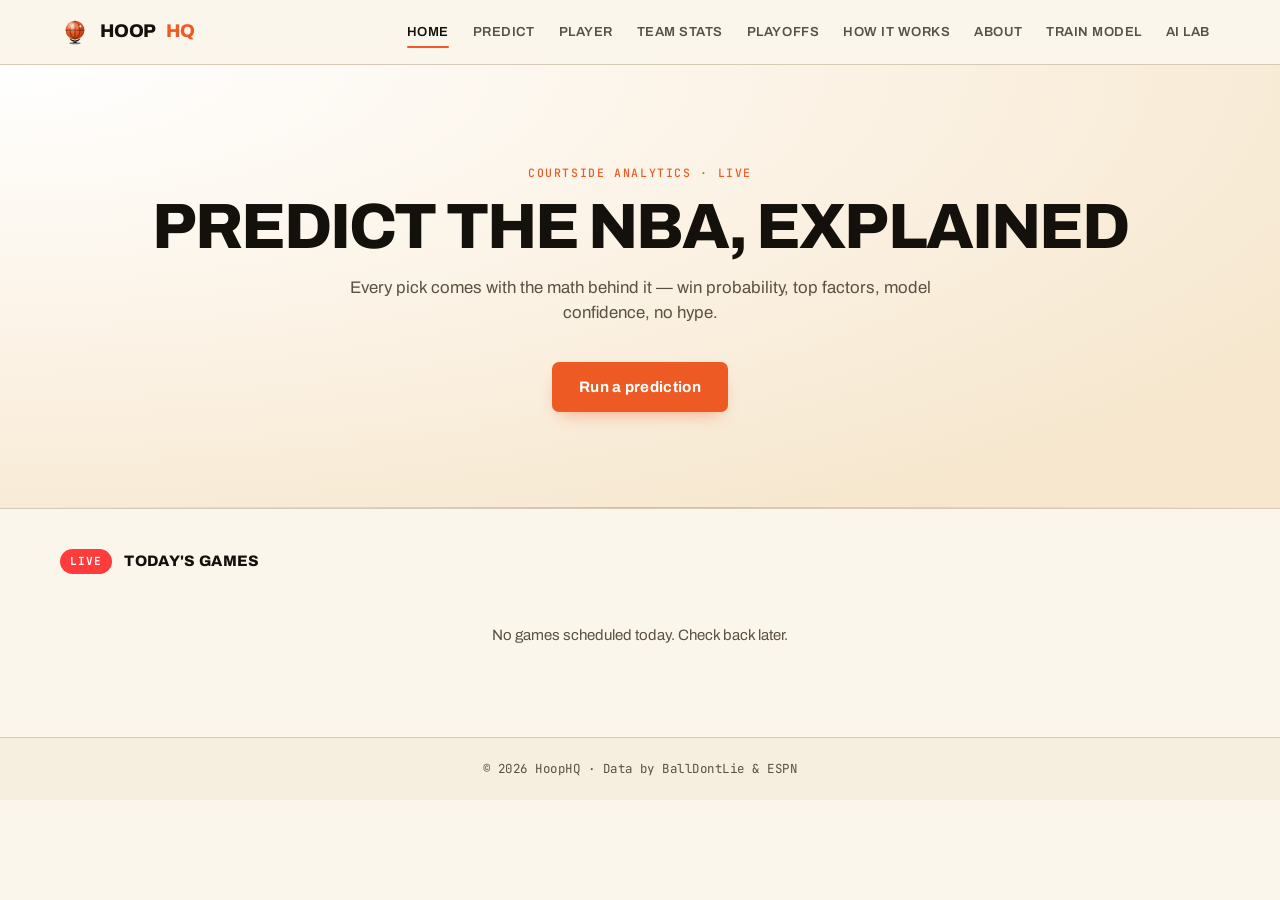
==== commit 7cf90689: "Rebrand to HoopHQ + reliability + AI Lab improvements Brand & design - Adopt the HoopHQ design syste" ====
--- a/index.html
+++ b/index.html
@@ -3,7 +3,8 @@
 <head>
   <meta charset="UTF-8" />
   <meta name="viewport" content="width=device-width, initial-scale=1.0" />
-  <title>NBA Predictor</title>
+  <title>HoopHQ — NBA Predictions</title>
+  <link rel="icon" type="image/svg+xml" href="assets/favicon.svg" />
   <link rel="stylesheet" href="style.css" />
 </head>
 <body>
@@ -11,10 +12,10 @@
   <!-- HEADER -->
   <header class="site-header">
     <div class="header-inner">
-      <div class="logo">
-        <span class="logo-nba">NBA</span>
-        <span class="logo-predictor">Predictor</span>
-      </div>
+      <a href="index.html" class="logo" aria-label="HoopHQ home">
+        <img class="logo-mark" src="assets/logo-mark.svg" alt="" width="30" height="30" />
+        <span class="logo-nba">Hoop</span><span class="logo-predictor">HQ</span>
+      </a>
       <nav class="main-nav">
         <a href="index.html" class="nav-link active">Home</a>
         <a href="predict.html" class="nav-link">Predict</a>
@@ -24,6 +25,7 @@
         <a href="how-it-works.html" class="nav-link">How It Works</a>
         <a href="about.html" class="nav-link">About</a>
         <a href="train.html" class="nav-link">Train Model</a>
+        <a href="ai.html" class="nav-link">AI Lab</a>
       </nav>
       <button class="nav-toggle" id="navToggle">&#9776;</button>
     </div>
@@ -32,9 +34,10 @@
   <!-- HERO -->
   <section class="hero">
     <div class="hero-content">
-      <h1 class="hero-title">Predict NBA Game Outcomes</h1>
-      <p class="hero-sub">Powered by real BallDontLie data — net ratings, true shooting, recent form &amp; more.</p>
-      <a href="predict.html" class="btn-primary">Make a Prediction</a>
+      <span class="hq-eyebrow">Courtside analytics · live</span>
+      <h1 class="hero-title">Predict the NBA, explained</h1>
+      <p class="hero-sub">Every pick comes with the math behind it — win probability, top factors, model confidence, no hype.</p>
+      <a href="predict.html" class="btn-primary">Run a prediction</a>
     </div>
   </section>
 
@@ -42,15 +45,23 @@
   <section class="scoreboard-section">
     <div class="section-header">
       <span class="section-tag">LIVE</span>
-      <h2>Today's Games &amp; Win Probabilities</h2>
+      <h2>Today's games</h2>
     </div>
     <div id="scoreboard" class="scoreboard-grid">
       <div class="loader-wrap"><div class="spinner"></div><p>Loading games…</p></div>
     </div>
   </section>
 
+  <!-- Game Detail Modal -->
+  <div id="gameDetailModal" class="modal-overlay hidden">
+    <div class="modal-box gd-modal-box">
+      <button id="gameDetailClose" class="modal-close">&times;</button>
+      <div id="gameDetailContent" class="modal-content"></div>
+    </div>
+  </div>
+
   <footer class="site-footer">
-    <p>&copy; 2025 NBA Predictor &mdash; Data by BallDontLie API</p>
+    <p>&copy; 2026 HoopHQ &middot; Data by BallDontLie &amp; ESPN</p>
   </footer>
 
   <script src="script.js"></script>
--- a/style.css
+++ b/style.css
@@ -1,40 +1,148 @@
+/* ============================================================
+   HoopHQ — design tokens (warm hardwood + ink + flame-orange)
+   Source: hoophq-design-system/project/colors_and_type.css
+   ============================================================ */
+@import url('https://fonts.googleapis.com/css2?family=Archivo:wght@400;500;600;700;800&family=Archivo+Expanded:wght@600;700;800&family=JetBrains+Mono:wght@400;500;700&display=swap');
+
 /* ── Reset & Base ── */
 *, *::before, *::after { box-sizing: border-box; margin: 0; padding: 0; }
 
 :root {
-  --bg:        #1a1a1a;
-  --card:      #2a2a2a;
-  --card2:     #333333;
-  --accent:    #cc0000;
-  --accent2:   #ff2222;
-  --white:     #ffffff;
-  --text:      #d4d4d4;
-  --muted:     #888888;
-  --green:     #00c853;
-  --yellow:    #ffd600;
-  --red:       #cc0000;
-  --border:    #3a3a3a;
-  --font:      'Roboto', Arial, sans-serif;
+  /* HoopHQ ink (warm brown-black neutrals) */
+  --ink-950: #0E0C09;
+  --ink-900: #14110D;
+  --ink-800: #1E1A14;
+  --ink-700: #2A251D;
+  --ink-600: #3C352A;
+  --ink-500: #5A5142;
+  --ink-400: #877B66;
+  --ink-300: #B4A88F;
+  --ink-200: #D6CBB4;
+  --ink-100: #ECE3D2;
+  --ink-50:  #F6EFE0;
+  --paper:   #FBF6EC;
+
+  /* Hardwood */
+  --wood-deep: #7A4E24;
+  --wood:      #A86B33;
+  --wood-mid:  #C68A47;
+  --wood-light:#DCA968;
+  --wood-pale: #ECD2A6;
+
+  /* Flame — the single hot accent */
+  --flame-700: #A8350F;
+  --flame-600: #C8431A;
+  --flame-500: #EE5A24;
+  --flame-400: #FF7A45;
+  --flame-300: #FF9B70;
+  --flame-glow:#FF6A2E;
+
+  /* Court teal — desaturated cool counter-hue for head-to-head */
+  --court-700: #1C4A52;
+  --court-500: #2C7A88;
+  --court-400: #46A2B2;
+
+  /* Semantic */
+  --win:   #4FA45C;
+  --loss:  #D8463B;
+  --warn:  #E8A93B;
+  --live:  #FF3B3B;
+
+  /* Type families */
+  --font-sans:     'Archivo', system-ui, -apple-system, sans-serif;
+  --font-expanded: 'Archivo Expanded', 'Archivo', system-ui, sans-serif;
+  --font-mono:     'JetBrains Mono', ui-monospace, 'SFMono-Regular', monospace;
+
+  /* Type scale */
+  --tracking-mega: -0.03em;
+  --tracking-tight:-0.015em;
+  --tracking-caps: 0.14em;
+
+  /* Spacing 4px scale */
+  --space-1: 4px;  --space-2: 8px;  --space-3: 12px;
+  --space-4: 16px; --space-5: 24px; --space-6: 32px;
+  --space-7: 48px; --space-8: 64px; --space-9: 96px;
+
+  /* Radii */
+  --radius-xs: 4px;  --radius-sm: 7px;  --radius-md: 11px;
+  --radius-lg: 16px; --radius-xl: 22px; --radius-pill: 999px;
+
+  /* Warm-tinted shadows + flame glow */
+  --shadow-sm: 0 1px 2px rgba(10, 7, 3, 0.08);
+  --shadow-md: 0 6px 18px -6px rgba(10, 7, 3, 0.14);
+  --shadow-lg: 0 24px 48px -16px rgba(8, 5, 2, 0.22);
+  --glow-flame: 0 0 0 1px rgba(238,90,36,0.4), 0 8px 30px -6px rgba(238,90,36,0.45);
+  --glow-live:  0 0 0 3px rgba(255,59,59,0.18);
+
+  /* Motion */
+  --ease-out:    cubic-bezier(0.16, 1, 0.3, 1);
+  --ease-spring: cubic-bezier(0.34, 1.56, 0.64, 1);
+  --dur-fast: 140ms; --dur-mid: 240ms; --dur-slow: 480ms;
+
+  /* Court-floor radial used behind hero numbers */
+  --grad-court-floor: radial-gradient(120% 120% at 0% 0%, #FFFFFF 0%, #FBF1E2 60%, #F6E7CE 100%);
+  --grad-flame:       linear-gradient(135deg, var(--flame-400) 0%, var(--flame-600) 100%);
+
+  /* ─── Bridge: existing component classes still use --bg/--card/--accent.
+         Map them onto the HoopHQ light theme so the old rules cascade
+         into the new look without rewriting every selector. ─── */
+  --bg:        var(--paper);
+  --card:      #FFFFFF;
+  --card2:     var(--ink-50);
+  --accent:    var(--flame-500);
+  --accent2:   var(--flame-400);
+  --white:     var(--ink-900);    /* "white text" → deep ink on cream */
+  --text:      var(--ink-700);
+  --muted:     var(--ink-500);
+  --green:     var(--win);
+  --yellow:    var(--warn);
+  --red:       var(--loss);
+  --border:    var(--ink-200);
+  --font:      var(--font-sans);
 }
 
 html { scroll-behavior: smooth; }
 
 body {
-  background: var(--bg);
-  color: var(--text);
-  font-family: var(--font);
+  background: var(--paper);
+  color: var(--ink-700);
+  font-family: var(--font-sans);
   font-size: 15px;
-  line-height: 1.6;
+  line-height: 1.5;
   min-height: 100vh;
-}
-
-a { color: var(--accent); text-decoration: none; }
-a:hover { color: var(--accent2); }
-
-/* ── Header ── */
+  -webkit-font-smoothing: antialiased;
+  -moz-osx-font-smoothing: grayscale;
+}
+
+a { color: var(--flame-500); text-decoration: none; transition: color var(--dur-fast) var(--ease-out); }
+a:hover { color: var(--flame-600); text-decoration: underline; text-decoration-thickness: 1.5px; text-underline-offset: 2px; }
+
+/* Numbers are always tabular mono — the brand hard rule */
+.hq-stat, .game-prob-pct, .live-score, .prob-pct, .win-pct, .score-pts,
+.team-prob, .factor-val, .h2h-wins {
+  font-family: var(--font-mono);
+  font-variant-numeric: tabular-nums;
+  letter-spacing: -0.01em;
+}
+
+/* Eyebrow / overline — mono, all-caps, flame, used above hero headlines */
+.hq-eyebrow {
+  display: inline-block;
+  font-family: var(--font-mono);
+  font-size: 0.72rem;
+  font-weight: 500;
+  letter-spacing: var(--tracking-caps);
+  text-transform: uppercase;
+  color: var(--flame-500);
+  margin-bottom: 14px;
+}
+
+/* ── Header — warm cream glass with flame-underline active state ── */
 .site-header {
-  background: #111111;
-  border-bottom: 3px solid var(--accent);
+  background: rgba(251,246,236,0.82);
+  backdrop-filter: blur(14px);
+  -webkit-backdrop-filter: blur(14px);
+  border-bottom: 1px solid var(--ink-200);
   position: sticky;
   top: 0;
   z-index: 100;
@@ -44,112 +152,164 @@
   max-width: 1200px;
   margin: 0 auto;
   padding: 0 20px;
-  height: 60px;
+  height: 64px;
   display: flex;
   align-items: center;
   justify-content: space-between;
+  gap: 18px;
 }
 
 .logo {
   display: flex;
   align-items: center;
-  gap: 6px;
-  font-weight: 900;
-  font-size: 1.4rem;
-  letter-spacing: 1px;
-}
+  gap: 10px;
+  font-family: var(--font-expanded);
+  font-weight: 800;
+  font-size: 1.15rem;
+  letter-spacing: -0.01em;
+  text-transform: uppercase;
+  color: var(--ink-900);
+}
+.logo-mark {
+  width: 30px; height: 30px;
+  display: inline-block;
+  transition: transform var(--dur-mid) var(--ease-out);
+}
+.logo:hover .logo-mark { transform: rotate(30deg); }
+/* Existing "NBA / Predictor" pills get re-themed as the HoopHQ wordmark
+   in case any page still uses the old markup. */
 .logo-nba {
-  background: var(--accent);
-  color: var(--white);
-  padding: 2px 8px;
-  border-radius: 4px;
-}
-.logo-predictor { color: var(--white); }
-
-.main-nav { display: flex; gap: 6px; }
+  background: transparent;
+  color: var(--ink-900);
+  padding: 0;
+  border-radius: 0;
+  font-family: var(--font-expanded);
+}
+.logo-predictor { color: var(--flame-500); font-family: var(--font-expanded); }
+
+.main-nav { display: flex; gap: 4px; }
 
 .nav-link {
-  color: var(--text);
-  padding: 6px 14px;
-  border-radius: 4px;
+  color: var(--ink-500);
+  padding: 8px 10px;
+  border-radius: 0;
   font-weight: 600;
-  font-size: 0.88rem;
-  letter-spacing: 0.5px;
-  text-transform: uppercase;
-  transition: background 0.2s, color 0.2s;
-}
-.nav-link:hover, .nav-link.active {
-  background: var(--accent);
-  color: var(--white);
-}
+  font-size: 0.82rem;
+  letter-spacing: 0.04em;
+  text-transform: uppercase;
+  position: relative;
+  transition: color var(--dur-fast) var(--ease-out);
+}
+.nav-link::after {
+  content: '';
+  position: absolute;
+  left: 10px; right: 10px; bottom: 2px;
+  height: 2px;
+  background: var(--flame-500);
+  border-radius: 2px;
+  transform: scaleX(0);
+  transform-origin: left center;
+  transition: transform var(--dur-fast) var(--ease-out);
+}
+.nav-link:hover { color: var(--ink-900); background: transparent; }
+.nav-link:hover::after { transform: scaleX(0.45); }
+.nav-link.active { color: var(--ink-900); background: transparent; }
+.nav-link.active::after { transform: scaleX(1); }
 
 .nav-toggle {
   display: none;
   background: none;
   border: none;
-  color: var(--white);
+  color: var(--ink-900);
   font-size: 1.6rem;
   cursor: pointer;
 }
 
-/* ── Hero ── */
+/* ── Hero — court-floor radial, courtside-analyst vibe ── */
 .hero {
-  background: linear-gradient(135deg, #0d0d0d 0%, #1a0000 50%, #0d0d0d 100%);
-  padding: 80px 20px;
+  background: var(--grad-court-floor);
+  padding: 96px 20px;
   text-align: center;
-  border-bottom: 1px solid var(--border);
+  border-bottom: 1px solid var(--ink-200);
+  position: relative;
+  overflow: hidden;
+}
+.hero::after {
+  /* faint court baseline */
+  content: '';
+  position: absolute; left: 0; right: 0; bottom: 0;
+  height: 1px;
+  background: linear-gradient(90deg, transparent 0%, var(--flame-500) 50%, transparent 100%);
+  opacity: 0.4;
 }
 .hero-title {
-  font-size: clamp(2rem, 5vw, 3.5rem);
-  font-weight: 900;
-  color: var(--white);
+  font-family: var(--font-expanded);
+  font-size: clamp(2.4rem, 6vw, 4rem);
+  font-weight: 800;
+  color: var(--ink-900);
   margin-bottom: 16px;
   text-transform: uppercase;
-  letter-spacing: 2px;
+  letter-spacing: var(--tracking-mega);
+  line-height: 1;
 }
 .hero-sub {
-  font-size: 1.1rem;
-  color: var(--text);
-  margin-bottom: 32px;
+  font-family: var(--font-sans);
+  font-size: 1.05rem;
+  color: var(--ink-500);
+  margin-bottom: 36px;
   max-width: 600px;
   margin-left: auto;
   margin-right: auto;
+  line-height: 1.5;
 }
 .btn-primary {
-  display: inline-block;
-  background: var(--accent);
-  color: var(--white);
-  padding: 14px 36px;
-  border-radius: 6px;
+  display: inline-flex;
+  align-items: center;
+  gap: 8px;
+  background: var(--flame-500);
+  color: #FFFFFF;
+  padding: 13px 26px;
+  border-radius: var(--radius-sm);
+  font-family: var(--font-sans);
   font-weight: 700;
-  font-size: 1rem;
-  letter-spacing: 1px;
-  text-transform: uppercase;
-  transition: background 0.2s, transform 0.15s;
+  font-size: 0.95rem;
+  letter-spacing: 0.02em;
+  text-transform: none;
+  border: 1px solid transparent;
+  cursor: pointer;
+  box-shadow: 0 8px 18px -8px rgba(238,90,36,0.55);
+  transition: background var(--dur-fast) var(--ease-out),
+              box-shadow var(--dur-fast) var(--ease-out),
+              transform var(--dur-fast) var(--ease-spring);
 }
 .btn-primary:hover {
-  background: var(--accent2);
-  color: var(--white);
-  transform: translateY(-2px);
-}
+  background: var(--flame-400);
+  color: #FFFFFF;
+  transform: translateY(-1px);
+  box-shadow: 0 12px 24px -8px rgba(238,90,36,0.6);
+}
+.btn-primary:active { transform: scale(0.97); }
 
 /* ── Page Hero (inner pages) ── */
 .page-hero, .predict-hero {
-  background: linear-gradient(135deg, #0d0d0d 0%, #1a0000 50%, #0d0d0d 100%);
-  padding: 50px 20px;
+  background: var(--grad-court-floor);
+  padding: 56px 20px;
   text-align: center;
-  border-bottom: 1px solid var(--border);
+  border-bottom: 1px solid var(--ink-200);
 }
 .page-hero h1, .predict-hero h1 {
+  font-family: var(--font-expanded);
   font-size: clamp(1.8rem, 4vw, 2.8rem);
-  font-weight: 900;
-  color: var(--white);
-  text-transform: uppercase;
-  letter-spacing: 2px;
+  font-weight: 800;
+  color: var(--ink-900);
+  text-transform: uppercase;
+  letter-spacing: var(--tracking-mega);
   margin-bottom: 10px;
+  line-height: 1;
 }
 .page-hero p, .predict-hero p {
-  color: var(--muted);
+  color: var(--ink-500);
+  font-family: var(--font-sans);
   font-size: 1rem;
 }
 
@@ -253,6 +413,209 @@
 .game-conf {
   text-align: center;
   margin-top: 6px;
+}
+
+/* Live game styles */
+.game-card.game-live {
+  border-color: var(--accent);
+  box-shadow: 0 0 16px rgba(204,0,0,0.2);
+  animation: livePulse 2s ease infinite;
+}
+@keyframes livePulse {
+  0%, 100% { box-shadow: 0 0 8px rgba(204,0,0,0.15); }
+  50% { box-shadow: 0 0 20px rgba(204,0,0,0.35); }
+}
+.live-badge {
+  color: #ff3333 !important;
+  animation: liveText 1.5s ease infinite;
+}
+@keyframes liveText {
+  0%, 100% { opacity: 1; }
+  50% { opacity: 0.6; }
+}
+.final-badge {
+  color: var(--green) !important;
+}
+.live-score {
+  font-size: 1.8rem;
+  font-weight: 900;
+  color: var(--text);
+  display: block;
+  margin-top: 4px;
+}
+.live-score.score-winning {
+  color: var(--white);
+}
+.game-series-text {
+  font-size: 0.7rem;
+  color: var(--muted);
+  text-align: center;
+  margin-bottom: 4px;
+  font-weight: 600;
+}
+.game-card.game-active-series {
+  border-color: var(--accent);
+  border-width: 1px;
+}
+.game-card.game-clickable { cursor: pointer; }
+
+/* ── Mini Win Probability Bar (on game cards) ── */
+.gc-wp-bar {
+  display: flex; height: 5px; border-radius: 3px;
+  overflow: hidden; margin: 6px 0 2px;
+}
+.gc-wp-fill { height: 100%; transition: width 0.6s ease; }
+.gc-wp-labels {
+  display: flex; justify-content: space-between;
+  font-size: 0.62rem; color: var(--muted);
+  margin-bottom: 4px;
+}
+
+/* ════════════════════════════════════════
+   GAME DETAIL MODAL
+════════════════════════════════════════ */
+.gd-modal-box {
+  max-width: 560px; width: 95%;
+}
+.gd-header {
+  text-align: center; margin-bottom: 20px;
+}
+.gd-live-badge {
+  display: inline-block; background: rgba(255,50,50,0.15);
+  color: #ff3333; font-size: 0.78rem; font-weight: 800;
+  padding: 5px 16px; border-radius: 20px;
+  letter-spacing: 1px; text-transform: uppercase;
+  animation: liveText 1.5s ease infinite;
+}
+.gd-final-badge {
+  display: inline-block; background: rgba(0,200,80,0.12);
+  color: var(--green); font-size: 0.78rem; font-weight: 800;
+  padding: 5px 16px; border-radius: 20px;
+  letter-spacing: 1px; text-transform: uppercase;
+}
+.gd-sched-badge {
+  display: inline-block; background: var(--card2);
+  color: var(--text); font-size: 0.78rem; font-weight: 700;
+  padding: 5px 16px; border-radius: 20px;
+}
+.gd-series {
+  font-size: 0.82rem; color: var(--accent);
+  font-weight: 700; margin-top: 8px;
+}
+.gd-venue {
+  font-size: 0.72rem; color: var(--muted); margin-top: 4px;
+}
+
+/* Scoreboard */
+.gd-scoreboard {
+  display: flex; flex-direction: column; gap: 6px;
+  margin-bottom: 20px;
+}
+.gd-team {
+  display: flex; align-items: center; gap: 12px;
+  background: var(--card2); border-radius: 10px;
+  padding: 12px 16px;
+}
+.gd-team-away { flex-direction: row-reverse; }
+.gd-team-bar {
+  width: 5px; height: 40px; border-radius: 3px;
+  flex-shrink: 0;
+}
+.gd-team-info { flex: 1; }
+.gd-team-abbr {
+  font-size: 0.72rem; font-weight: 800;
+  text-transform: uppercase; letter-spacing: 1px;
+}
+.gd-team-name {
+  font-size: 0.92rem; font-weight: 700;
+  color: var(--white);
+}
+.gd-team-score {
+  font-size: 2.4rem; font-weight: 900;
+  color: var(--muted); flex-shrink: 0;
+  min-width: 56px; text-align: center;
+}
+.gd-team-score.gd-winning { color: var(--white); }
+
+/* Win Probability Hero */
+.gd-section { margin-bottom: 20px; }
+.gd-section-title {
+  font-size: 0.72rem; font-weight: 700;
+  color: var(--accent); text-transform: uppercase;
+  letter-spacing: 1px; margin-bottom: 12px;
+  border-bottom: 1px solid var(--border);
+  padding-bottom: 6px;
+}
+.gd-wp-hero {
+  display: flex; align-items: center; gap: 16px;
+}
+.gd-wp-side {
+  text-align: center; min-width: 60px; flex-shrink: 0;
+}
+.gd-wp-pct {
+  font-size: 1.8rem; font-weight: 900;
+  line-height: 1;
+}
+.gd-wp-team {
+  font-size: 0.68rem; font-weight: 700;
+  color: var(--muted); text-transform: uppercase;
+  letter-spacing: 1px; margin-top: 4px;
+}
+.gd-wp-bar-big {
+  flex: 1; display: flex; height: 12px;
+  border-radius: 6px; overflow: hidden;
+}
+.gd-wp-fill-big {
+  height: 100%; transition: width 0.6s ease;
+}
+
+/* Game Flow Chart */
+.gd-chart-wrap {
+  background: var(--card2); border-radius: 10px;
+  padding: 12px 8px 4px; position: relative;
+}
+.gd-chart-canvas {
+  width: 100%; display: block;
+}
+.gd-chart-labels {
+  display: flex; justify-content: space-around;
+  font-size: 0.65rem; color: var(--muted);
+  font-weight: 600; padding: 4px 0 2px;
+}
+.gd-chart-legend {
+  display: flex; justify-content: space-between;
+  font-size: 0.7rem; font-weight: 700;
+  margin-top: 8px; padding: 0 4px;
+}
+
+/* Last Play */
+.gd-last-play {
+  background: var(--card2); border-radius: 10px;
+  padding: 14px 18px; margin-bottom: 16px;
+  border-left: 4px solid var(--accent);
+}
+.gd-lp-label {
+  font-size: 0.65rem; font-weight: 700;
+  color: var(--accent); text-transform: uppercase;
+  letter-spacing: 1px; margin-bottom: 4px;
+}
+.gd-lp-text {
+  font-size: 0.82rem; color: var(--text);
+  line-height: 1.4;
+}
+
+/* Footer */
+.gd-footer {
+  text-align: center; font-size: 0.65rem;
+  color: var(--muted); margin-top: 8px;
+  font-style: italic;
+}
+
+@media (max-width: 520px) {
+  .gd-wp-hero { gap: 10px; }
+  .gd-wp-pct { font-size: 1.4rem; }
+  .gd-team-score { font-size: 1.8rem; min-width: 44px; }
+  .gd-team-name { font-size: 0.8rem; }
 }
 
 /* ── Loader ── */
@@ -569,6 +932,53 @@
 .confidence-badge.high   { background: #003300; color: var(--green); border: 1px solid var(--green); }
 .confidence-badge.medium { background: #332200; color: var(--yellow); border: 1px solid var(--yellow); }
 .confidence-badge.low    { background: #1a0000; color: #ff6666; border: 1px solid var(--accent); }
+
+/* ── Predict Page: Game Date + AI Predictions ── */
+.selector-date { flex: 0 0 auto; min-width: 160px; }
+.selector-date input[type="date"] {
+  background: var(--card); border: 1px solid var(--border); color: var(--white);
+  padding: 12px 16px; border-radius: 6px; font-size: 0.95rem; font-family: var(--font);
+  width: 100%; cursor: pointer;
+}
+.selector-date input[type="date"]::-webkit-calendar-picker-indicator { filter: invert(0.8); cursor: pointer; }
+.predict-date {
+  font-size: 0.82rem; color: var(--muted); text-transform: uppercase;
+  letter-spacing: 1px; margin-bottom: 6px; font-weight: 600;
+}
+
+.ai-prediction-section {
+  background: var(--card); border: 1px solid rgba(124,58,237,0.3);
+  border-radius: 10px; padding: 24px; margin-bottom: 24px;
+}
+.ai-prediction-section .section-label {
+  font-size: 0.82rem; font-weight: 700; color: #a855f7;
+  text-transform: uppercase; letter-spacing: 1px; margin-bottom: 16px;
+  display: flex; align-items: center; gap: 10px;
+}
+.ai-pred-compare {
+  display: grid; grid-template-columns: 1fr 1fr; gap: 16px;
+}
+.ai-pred-card {
+  background: var(--bg); border-radius: 8px; padding: 18px; text-align: center;
+  border: 1px solid var(--border);
+}
+.ai-pred-label {
+  font-size: 0.72rem; text-transform: uppercase; letter-spacing: 1px;
+  color: var(--muted); margin-bottom: 10px; font-weight: 700;
+}
+.ai-pred-result {
+  font-size: 0.9rem; color: var(--muted); font-style: italic;
+}
+.ai-pred-winner-name {
+  display: block; font-size: 1.1rem; font-weight: 800; color: var(--white); margin-bottom: 4px;
+}
+.ai-pred-pct-val {
+  display: block; font-size: 1.8rem; font-weight: 900; color: #a855f7;
+}
+
+@media (max-width: 600px) {
+  .ai-pred-compare { grid-template-columns: 1fr; }
+}
 
 /* ── How It Works ── */
 .hiw-section {
@@ -1535,11 +1945,86 @@
 }
 
 /* ════════════════════════════════════════
+   TEAM DETAIL MODAL — PLAYERS & AWARDS
+════════════════════════════════════════ */
+.modal-awards {
+  display: flex; flex-wrap: wrap; gap: 8px;
+  margin-bottom: 16px;
+}
+.award-chip {
+  background: var(--card2); border: 1px solid var(--border);
+  border-radius: 8px; padding: 8px 14px;
+  font-size: 0.78rem; color: var(--text);
+  display: flex; align-items: center; gap: 6px;
+}
+.award-chip strong { color: var(--white); }
+.award-icon { font-size: 1rem; }
+
+.modal-roster-wrap {
+  overflow-x: auto; margin-bottom: 16px;
+  border-radius: 8px; border: 1px solid var(--border);
+}
+.modal-roster-table {
+  width: 100%; border-collapse: collapse;
+  font-size: 0.78rem; white-space: nowrap;
+}
+.modal-roster-table thead {
+  background: var(--card2); position: sticky; top: 0;
+}
+.modal-roster-table th {
+  padding: 8px 10px; text-align: center;
+  font-weight: 700; color: var(--accent);
+  text-transform: uppercase; font-size: 0.68rem;
+  letter-spacing: 0.5px; border-bottom: 1px solid var(--border);
+}
+.modal-roster-table th:first-child { text-align: left; }
+.modal-roster-table td {
+  padding: 8px 10px; text-align: center;
+  border-bottom: 1px solid var(--border);
+  color: var(--text);
+}
+.modal-roster-table td:first-child { text-align: left; }
+.modal-roster-table tbody tr:hover {
+  background: rgba(255,255,255,0.04);
+}
+.modal-player-name {
+  font-weight: 700; color: var(--white);
+  max-width: 160px; overflow: hidden;
+  text-overflow: ellipsis;
+}
+.modal-roster-table td strong {
+  color: var(--accent); font-weight: 800;
+}
+
+/* ════════════════════════════════════════
    PLAYOFF SIMULATOR PAGE
 ════════════════════════════════════════ */
 .playoff-section {
   max-width: 1300px;
   margin: 40px auto; padding: 0 20px;
+}
+
+/* Playoff live games */
+.playoff-live-wrap {
+  background: var(--card);
+  border: 1px solid var(--border);
+  border-radius: 12px;
+  padding: 20px 24px;
+  margin-bottom: 20px;
+}
+.playoff-live-header {
+  display: flex;
+  align-items: center;
+  gap: 12px;
+  margin-bottom: 16px;
+}
+.playoff-live-header h3 {
+  font-size: 0.92rem;
+  font-weight: 700;
+  color: var(--white);
+}
+.playoff-live-wrap .scoreboard-grid {
+  padding: 0;
 }
 
 /* Trophy */
@@ -2140,3 +2625,721 @@
   .sd-pred-breakdown { gap: 12px; }
   .sd-pb-num { font-size: 1.1rem; }
 }
+
+
+/* ════════════════════════════════════════
+   AI LAB PAGE
+════════════════════════════════════════ */
+
+.ai-section {
+  max-width: 1100px;
+  margin: 0 auto 60px;
+  padding: 0 20px;
+}
+
+/* Toast notification */
+.ai-toast {
+  position: fixed;
+  top: 80px;
+  right: 20px;
+  z-index: 10000;
+  background: var(--card);
+  border: 1px solid var(--accent);
+  color: var(--white);
+  padding: 12px 22px;
+  border-radius: 8px;
+  font-size: 0.85rem;
+  font-weight: 600;
+  box-shadow: 0 4px 20px rgba(204,0,0,0.3);
+  transform: translateX(120%);
+  transition: transform 0.35s ease;
+}
+.ai-toast.ai-toast-show { transform: translateX(0); }
+
+/* Dashboard */
+.ai-dashboard { margin-bottom: 20px; }
+.ai-dash-header { display: flex; align-items: center; justify-content: space-between; margin-bottom: 16px; }
+.ai-dash-header h2 { font-size: 1rem; text-transform: uppercase; letter-spacing: 1px; color: var(--accent); }
+.ai-status-dot {
+  width: 12px; height: 12px; border-radius: 50%; display: inline-block;
+}
+.ai-status-trained { background: var(--green); box-shadow: 0 0 8px rgba(0,200,83,0.5); }
+.ai-status-untrained { background: var(--muted); }
+.ai-dash-grid {
+  display: grid; grid-template-columns: repeat(4, 1fr); gap: 16px; margin-bottom: 16px;
+}
+.ai-dash-stat { text-align: center; padding: 12px 8px; background: var(--bg); border-radius: 8px; }
+.ai-dash-val { display: block; font-size: 1.5rem; font-weight: 800; color: var(--white); }
+.ai-dash-label { display: block; font-size: 0.72rem; text-transform: uppercase; letter-spacing: 0.5px; color: var(--muted); margin-top: 4px; }
+.ai-dash-chart-wrap { height: 140px; }
+
+/* Data card */
+.ai-data-card { margin-bottom: 20px; }
+.ai-data-card h3 { font-size: 0.82rem; text-transform: uppercase; letter-spacing: 1px; color: var(--accent); margin-bottom: 12px; }
+.ai-data-grid {
+  display: grid; grid-template-columns: repeat(5, 1fr); gap: 10px; margin-bottom: 14px;
+}
+.ai-data-item { text-align: center; padding: 8px; background: var(--bg); border-radius: 6px; }
+.ai-data-count { display: block; font-size: 1.2rem; font-weight: 700; color: var(--white); }
+.ai-data-label { display: block; font-size: 0.7rem; color: var(--muted); text-transform: uppercase; }
+.ai-data-actions { display: flex; gap: 10px; }
+
+/* Collect controls */
+.ai-collect-controls { margin-top: 14px; }
+.ai-collect-row { display: flex; gap: 16px; align-items: flex-end; flex-wrap: wrap; }
+.ai-collect-dates { display: flex; gap: 12px; flex-wrap: wrap; }
+.ai-collect-dates .form-group { display: flex; flex-direction: column; gap: 4px; }
+.ai-collect-dates label { font-size: 0.72rem; text-transform: uppercase; color: var(--muted); letter-spacing: 0.5px; font-weight: 600; }
+.ai-collect-dates input[type="date"] {
+  background: var(--bg); border: 1px solid var(--border); color: var(--white);
+  padding: 6px 10px; border-radius: 6px; font-size: 0.82rem; width: 155px;
+}
+.ai-collect-dates input[type="date"]::-webkit-calendar-picker-indicator { filter: invert(0.8); cursor: pointer; }
+.ai-collect-btns { display: flex; gap: 8px; flex-wrap: wrap; }
+.ai-collect-progress { margin-top: 12px; }
+.ai-collect-progress .ai-progress-bar { height: 8px; }
+.ai-collect-progress .ai-epoch-counter { font-size: 0.76rem; }
+
+/* Tabs */
+.ai-tabs {
+  display: flex; border-bottom: 2px solid var(--border); margin-bottom: 20px; gap: 0;
+}
+.ai-tab-btn {
+  background: none; border: none; color: var(--muted); font-size: 0.85rem; font-weight: 700;
+  text-transform: uppercase; letter-spacing: 1px; padding: 12px 24px; cursor: pointer;
+  border-bottom: 3px solid transparent; transition: all 0.2s;
+}
+.ai-tab-btn:hover { color: var(--text); }
+.ai-tab-btn.active { color: var(--white); border-bottom-color: var(--accent); background: rgba(204,0,0,0.1); }
+
+/* Training card */
+.ai-train-card { margin-bottom: 20px; }
+.ai-train-card h3 { font-size: 0.82rem; text-transform: uppercase; letter-spacing: 1px; color: var(--accent); margin-bottom: 14px; }
+.ai-hyperparam-row { display: flex; gap: 16px; margin-bottom: 16px; flex-wrap: wrap; }
+.ai-hyperparam { display: flex; flex-direction: column; gap: 4px; }
+.ai-hyperparam label { font-size: 0.72rem; text-transform: uppercase; color: var(--muted); letter-spacing: 0.5px; }
+.ai-hyperparam input {
+  background: var(--bg); border: 1px solid var(--border); color: var(--white); padding: 6px 10px;
+  border-radius: 6px; width: 90px; font-size: 0.85rem;
+}
+.ai-train-btns { display: flex; gap: 10px; margin-bottom: 16px; flex-wrap: wrap; }
+
+/* Progress */
+.ai-progress-wrap { margin-bottom: 16px; }
+.ai-progress-bar { width: 100%; height: 6px; background: var(--bg); border-radius: 3px; overflow: hidden; }
+.ai-progress-fill { height: 100%; background: linear-gradient(90deg, var(--accent), #ff4444); width: 0%; transition: width 0.15s; border-radius: 3px; }
+.ai-epoch-counter { font-family: 'Courier New', monospace; font-size: 0.78rem; color: var(--muted); margin-top: 6px; }
+
+/* Charts */
+.ai-chart-row { display: grid; grid-template-columns: 1fr 1fr; gap: 16px; margin-top: 16px; }
+.ai-chart-box { background: var(--bg); border-radius: 8px; padding: 12px; }
+.ai-chart-box h4 { font-size: 0.72rem; text-transform: uppercase; color: var(--muted); letter-spacing: 0.5px; margin-bottom: 8px; }
+.ai-canvas { width: 100%; height: 180px; display: block; }
+
+/* Prediction card */
+.ai-predict-card { margin-bottom: 20px; }
+.ai-predict-card h3 { font-size: 0.82rem; text-transform: uppercase; letter-spacing: 1px; color: var(--accent); margin-bottom: 14px; }
+.ai-predict-inputs { display: flex; align-items: end; gap: 12px; flex-wrap: wrap; margin-bottom: 16px; }
+.ai-predict-inputs .form-group { flex: 1; min-width: 140px; }
+.ai-vs { font-size: 1rem; font-weight: 700; color: var(--muted); padding-bottom: 8px; }
+
+/* Comparison grid */
+.ai-compare-grid { display: grid; grid-template-columns: 1fr 1fr 1fr; gap: 12px; }
+.ai-compare-col {
+  text-align: center; padding: 20px 12px; background: var(--bg); border-radius: 10px;
+  border: 1px solid var(--border);
+}
+.ai-compare-label { font-size: 0.7rem; text-transform: uppercase; letter-spacing: 1px; color: var(--muted); margin-bottom: 10px; }
+.ai-compare-col.ai-compare-lr { border-color: rgba(255,214,0,0.3); }
+.ai-compare-col.ai-compare-nn { border-color: rgba(204,0,0,0.4); }
+.ai-pred-pct { font-size: 2rem; font-weight: 900; color: var(--white); }
+.ai-pred-team { font-size: 0.8rem; color: var(--muted); margin-top: 4px; }
+.ai-pred-none { font-size: 0.85rem; color: var(--muted); font-style: italic; }
+
+/* Management card */
+.ai-manage-card { margin-top: 20px; }
+.ai-manage-card h3 { font-size: 0.82rem; text-transform: uppercase; letter-spacing: 1px; color: var(--accent); margin-bottom: 12px; }
+.ai-manage-btns { display: flex; gap: 10px; flex-wrap: wrap; }
+.ai-manage-status { margin-top: 10px; font-size: 0.8rem; color: var(--muted); }
+
+/* Test description */
+.ai-test-desc { font-size: 0.82rem; color: var(--muted); margin-bottom: 14px; }
+
+/* Verdict badges */
+.ai-verdict { margin-top: 10px; min-height: 24px; }
+.verdict-correct {
+  display: inline-block; padding: 3px 14px; border-radius: 20px;
+  background: rgba(0,200,83,0.15); color: var(--green); font-weight: 800;
+  font-size: 0.78rem; text-transform: uppercase; letter-spacing: 1px;
+}
+.verdict-wrong {
+  display: inline-block; padding: 3px 14px; border-radius: 20px;
+  background: rgba(204,0,0,0.15); color: var(--red); font-weight: 800;
+  font-size: 0.78rem; text-transform: uppercase; letter-spacing: 1px;
+}
+
+/* Test log card */
+.ai-test-log-card { margin-bottom: 20px; }
+.ai-test-log-card h3 { font-size: 0.82rem; text-transform: uppercase; letter-spacing: 1px; color: var(--accent); }
+.ai-test-log-header { display: flex; justify-content: space-between; align-items: center; margin-bottom: 14px; }
+.ai-test-score { font-size: 0.9rem; font-weight: 700; color: var(--white); }
+
+.ai-test-accuracy-row { display: flex; gap: 20px; margin-bottom: 16px; padding: 10px 14px; background: var(--bg); border-radius: 8px; }
+.ai-test-acc-item { display: flex; gap: 8px; align-items: center; }
+.ai-test-acc-label { font-size: 0.72rem; text-transform: uppercase; color: var(--muted); font-weight: 700; }
+.ai-test-acc-val { font-size: 0.85rem; font-weight: 800; color: var(--white); }
+
+.ai-test-log { max-height: 400px; overflow-y: auto; }
+.ai-test-empty { text-align: center; color: var(--muted); padding: 30px; font-size: 0.85rem; }
+
+.ai-test-row {
+  display: flex; justify-content: space-between; align-items: center;
+  padding: 10px 14px; border-bottom: 1px solid var(--border);
+}
+.ai-test-row:last-child { border-bottom: none; }
+.ai-test-matchup { display: flex; align-items: center; gap: 8px; }
+.ai-test-home, .ai-test-away { font-weight: 700; font-size: 0.85rem; color: var(--white); }
+.ai-test-vs { color: var(--muted); font-size: 0.75rem; }
+.ai-test-winner { font-size: 0.75rem; color: var(--muted); margin-left: 8px; }
+.ai-test-winner strong { color: var(--green); }
+
+.ai-test-verdicts { display: flex; gap: 12px; }
+.ai-test-v { font-size: 0.78rem; color: var(--muted); font-weight: 600; }
+.v-yes { color: var(--green); font-weight: 900; font-size: 1rem; }
+.v-no { color: var(--red); font-weight: 900; font-size: 1rem; }
+.v-na { color: var(--muted); font-style: italic; }
+
+/* AI badge (for other pages) */
+.ai-badge {
+  display: inline-block; padding: 2px 8px; border-radius: 4px; font-size: 0.65rem;
+  font-weight: 700; text-transform: uppercase; letter-spacing: 0.5px;
+  background: linear-gradient(135deg, #7c3aed, #a855f7); color: #fff;
+}
+
+/* ── AI Responsive ── */
+@media (max-width: 768px) {
+  .ai-dash-grid { grid-template-columns: repeat(2, 1fr); }
+  .ai-data-grid { grid-template-columns: repeat(3, 1fr); }
+  .ai-chart-row { grid-template-columns: 1fr; }
+  .ai-compare-grid { grid-template-columns: 1fr; }
+  .ai-tabs { flex-wrap: wrap; }
+  .ai-tab-btn { flex: 1; min-width: 100px; text-align: center; padding: 10px 12px; font-size: 0.75rem; }
+  .ai-collect-row { flex-direction: column; align-items: stretch; }
+  .ai-collect-btns { justify-content: flex-start; }
+}
+@media (max-width: 480px) {
+  .ai-dash-grid { grid-template-columns: 1fr 1fr; }
+  .ai-data-grid { grid-template-columns: 1fr 1fr; }
+  .ai-predict-inputs { flex-direction: column; }
+  .ai-hyperparam-row { flex-direction: column; }
+  .ai-collect-dates { flex-direction: column; }
+  .ai-collect-btns { flex-direction: column; }
+  .ai-collect-dates input[type="date"] { width: 100%; }
+}
+
+/* ════════════════════════════════════════════════════════════════
+   HoopHQ — Design System Overrides (applied LAST so cascade wins)
+   ════════════════════════════════════════════════════════════════ */
+
+/* Typography roles */
+h1, h2, h3 {
+  font-family: var(--font-expanded); font-weight: 800;
+  text-transform: uppercase; letter-spacing: var(--tracking-tight);
+  color: var(--ink-900); line-height: 1.05;
+}
+h4, h5, h6 { font-family: var(--font-sans); font-weight: 700; color: var(--ink-900); }
+
+/* Section headers (scoreboard, etc.) */
+.section-header { gap: 12px; margin-bottom: 20px; align-items: center; }
+.section-header h2, .section-header h3 {
+  font-family: var(--font-expanded); font-size: 0.95rem; font-weight: 800;
+  color: var(--ink-900); letter-spacing: 0.02em; text-transform: uppercase;
+}
+.section-tag {
+  background: var(--live); color: #FFFFFF;
+  font-family: var(--font-mono); font-size: 0.7rem; font-weight: 700;
+  padding: 4px 10px; border-radius: var(--radius-pill);
+  letter-spacing: 0.1em;
+  animation: hq-live-pulse 1.8s var(--ease-out) infinite;
+  box-shadow: 0 0 0 0 rgba(255, 59, 59, 0.4);
+}
+@keyframes hq-live-pulse {
+  0%, 100% { box-shadow: 0 0 0 0 rgba(255,59,59,0.5); }
+  50%      { box-shadow: 0 0 0 6px rgba(255,59,59,0); }
+}
+
+/* Animated hero number on Predict — counter slides in */
+.winner-banner .win-pct, .winner-banner span[style*="2rem"] {
+  animation: hq-rise 0.5s var(--ease-out) both;
+}
+@keyframes hq-rise {
+  from { opacity: 0; transform: translateY(8px); }
+  to   { opacity: 1; transform: translateY(0); }
+}
+
+/* Cards — cream/white surface, hairline ink border, warm shadow */
+.card, .game-card, .stat-card, .selector-card,
+.gd-team, .ai-card, .ai-section-card {
+  background: #FFFFFF;
+  border: 1px solid var(--ink-200);
+  border-radius: var(--radius-md);
+  box-shadow: var(--shadow-sm);
+  color: var(--ink-900);
+}
+.card:hover, .stat-card:hover { border-color: rgba(238,90,36,0.35); }
+
+/* Game cards */
+.game-card { padding: 16px 18px; transition:
+  transform var(--dur-fast) var(--ease-out),
+  border-color var(--dur-fast) var(--ease-out),
+  box-shadow var(--dur-fast) var(--ease-out); }
+.game-card:hover {
+  transform: translateY(-2px);
+  border-color: rgba(238,90,36,0.4);
+  box-shadow: var(--shadow-md);
+}
+.game-card.game-live {
+  border-color: rgba(238,90,36,0.45);
+  box-shadow: 0 0 0 1px rgba(238,90,36,0.18), 0 8px 20px -6px rgba(238,90,36,0.25);
+  animation: none;
+}
+.game-time, .game-conf {
+  font-family: var(--font-mono); font-size: 0.7rem; font-weight: 700;
+  color: var(--ink-400); letter-spacing: 0.1em; text-transform: uppercase;
+}
+.game-time .live-badge { color: #C92F2F; display: inline-flex; align-items: center; gap: 6px; }
+.game-time .final-badge { color: var(--win); }
+.team-abbr {
+  font-family: var(--font-mono); font-weight: 700;
+  font-size: 1.4rem; color: var(--ink-900);
+}
+.team-name-small { color: var(--ink-500); font-family: var(--font-sans); }
+.team-prob { color: var(--flame-500); font-family: var(--font-mono); }
+.live-score { color: var(--ink-900); font-family: var(--font-mono); }
+.live-score.score-winning { color: var(--flame-600); }
+.at-badge { color: var(--ink-300); font-family: var(--font-mono); }
+.game-series-text {
+  color: var(--ink-500); font-family: var(--font-mono);
+  font-size: 0.7rem; letter-spacing: 0.06em;
+}
+
+/* Predict — winner banner */
+.winner-banner {
+  background: var(--grad-court-floor);
+  border: 1px solid var(--ink-200);
+  border-radius: var(--radius-lg);
+  padding: 28px 24px;
+  box-shadow: var(--shadow-md);
+  text-align: center;
+  color: var(--ink-900);
+}
+.winner-banner h2 {
+  font-family: var(--font-mono); font-size: 0.72rem; font-weight: 700;
+  color: var(--flame-500); letter-spacing: var(--tracking-caps);
+  text-transform: uppercase; margin-bottom: 12px;
+}
+.winner-banner .win-pct {
+  font-family: var(--font-expanded); font-weight: 800;
+  color: var(--ink-900); text-transform: uppercase;
+  letter-spacing: var(--tracking-tight); font-size: 2rem;
+}
+.winner-banner .win-sub {
+  font-family: var(--font-mono); font-size: 0.75rem;
+  color: var(--ink-500); letter-spacing: 0.04em;
+  text-transform: uppercase;
+}
+.predict-date {
+  font-family: var(--font-mono); font-size: 0.78rem;
+  color: var(--ink-500); letter-spacing: 0.06em;
+  text-transform: uppercase; margin-bottom: 8px;
+}
+
+/* Probability bars — flame (Team A) vs court-teal (Team B) */
+.prob-bar-track {
+  background: var(--ink-100);
+  border-radius: var(--radius-pill);
+  height: 28px; overflow: hidden; position: relative;
+}
+.prob-bar-fill {
+  height: 100%;
+  background: var(--grad-flame) !important;
+  border-radius: var(--radius-pill);
+  transition: width var(--dur-slow) var(--ease-out);
+}
+.prob-team:nth-child(2) .prob-bar-fill {
+  background: linear-gradient(135deg, var(--court-400), var(--court-700)) !important;
+}
+.team-title { font-family: var(--font-sans); font-weight: 700; color: var(--ink-900); }
+.prob-pct { font-family: var(--font-mono); font-weight: 700; color: var(--ink-700); }
+
+/* Stat cards */
+.stat-card { padding: 18px; }
+.stat-card h3 {
+  font-family: var(--font-mono); font-size: 0.72rem; font-weight: 700;
+  color: var(--flame-500); letter-spacing: var(--tracking-caps);
+  text-transform: uppercase; margin-bottom: 14px;
+}
+.form-label { font-family: var(--font-mono); font-size: 0.72rem;
+  color: var(--ink-500); letter-spacing: 0.06em; text-transform: uppercase; }
+.h2h-wins {
+  font-family: var(--font-mono); font-weight: 700; font-size: 2.2rem;
+  color: var(--flame-500);
+}
+.h2h-label, .h2h-dash { font-family: var(--font-mono); color: var(--ink-500); }
+
+/* Top 3 factors */
+.factor-row {
+  display: flex; align-items: center; gap: 12px;
+  padding: 8px 0; border-bottom: 1px solid var(--ink-100);
+  font-family: var(--font-mono); color: var(--ink-700);
+}
+.factor-row:last-child { border-bottom: none; }
+.factor-rank {
+  width: 22px; height: 22px; border-radius: 999px;
+  background: var(--flame-500); color: #FFFFFF;
+  display: inline-flex; align-items: center; justify-content: center;
+  font-family: var(--font-mono); font-weight: 700; font-size: 0.72rem;
+}
+.factor-name { flex: 1; color: var(--ink-900); font-family: var(--font-sans); font-weight: 600; }
+.factor-val { color: var(--win); font-weight: 700; font-family: var(--font-mono); }
+
+/* Predicted final score */
+.predicted-score {
+  display: flex; align-items: center; justify-content: center; gap: 24px;
+}
+.score-pts {
+  font-family: var(--font-mono); font-weight: 700;
+  font-size: 2.6rem; color: var(--ink-900); letter-spacing: -0.02em;
+  font-variant-numeric: tabular-nums;
+}
+.score-abbr {
+  font-family: var(--font-mono); font-size: 0.72rem;
+  color: var(--ink-500); letter-spacing: 0.1em; text-transform: uppercase;
+  display: block; text-align: center; margin-top: 4px;
+}
+.score-dash { font-family: var(--font-mono); font-size: 1.6rem; color: var(--ink-300); }
+
+/* Analysis */
+.analysis-card {
+  background: #FFFFFF; border: 1px solid var(--ink-200);
+  border-radius: var(--radius-md); padding: 20px 22px;
+  box-shadow: var(--shadow-sm); color: var(--ink-700);
+}
+.analysis-card h3 {
+  font-family: var(--font-mono); font-size: 0.72rem;
+  color: var(--flame-500); letter-spacing: var(--tracking-caps);
+  text-transform: uppercase; margin-bottom: 10px;
+}
+
+/* Confidence */
+.confidence-badge {
+  display: inline-flex; align-items: center; gap: 6px;
+  font-family: var(--font-mono); font-weight: 700; font-size: 0.78rem;
+  padding: 7px 14px; border-radius: var(--radius-pill);
+  letter-spacing: 0.08em; text-transform: uppercase;
+  border: 1px solid transparent;
+}
+.confidence-badge.high   { background: var(--flame-500); color: #FFFFFF; border-color: var(--flame-500); }
+.confidence-badge.medium { background: #FCEFD8; color: #9A6A12; border-color: #EAD2A0; }
+.confidence-badge.low    { background: var(--ink-100); color: var(--ink-600); border-color: var(--ink-200); }
+
+/* Team selectors */
+.team-select {
+  background: #FFFFFF; border: 1px solid var(--ink-200);
+  color: var(--ink-900); padding: 11px 14px;
+  border-radius: var(--radius-sm);
+  font-family: var(--font-sans); font-weight: 500;
+  transition: border-color var(--dur-fast) var(--ease-out),
+              box-shadow var(--dur-fast) var(--ease-out);
+}
+.team-select:focus {
+  border-color: var(--flame-500);
+  box-shadow: 0 0 0 3px rgba(238,90,36,0.15);
+  outline: none;
+}
+.selector-card label {
+  font-family: var(--font-mono); font-size: 0.7rem;
+  color: var(--flame-500); letter-spacing: var(--tracking-caps);
+  text-transform: uppercase;
+}
+.vs-badge {
+  font-family: var(--font-expanded); font-weight: 800; font-size: 1.6rem;
+  color: var(--ink-300); letter-spacing: var(--tracking-tight);
+}
+
+/* AI prediction section */
+.ai-prediction-section {
+  background: #FFFFFF; border: 1px solid var(--ink-200);
+  border-radius: var(--radius-md); padding: 20px 22px;
+  box-shadow: var(--shadow-sm);
+}
+.section-label {
+  font-family: var(--font-mono); font-size: 0.72rem;
+  color: var(--flame-500); letter-spacing: var(--tracking-caps);
+  text-transform: uppercase;
+}
+.ai-badge {
+  display: inline-block; margin-left: 8px;
+  background: linear-gradient(135deg, #6B46FF 0%, #9B6BFF 100%);
+  color: #FFFFFF; font-family: var(--font-mono); font-weight: 700;
+  font-size: 0.62rem; padding: 3px 8px;
+  border-radius: var(--radius-pill); letter-spacing: 0.08em;
+}
+.ai-pred-card {
+  background: var(--paper); border: 1px solid var(--ink-200);
+  border-radius: var(--radius-sm); padding: 14px 16px;
+  transition: border-color var(--dur-fast) var(--ease-out),
+              transform var(--dur-fast) var(--ease-out);
+}
+.ai-pred-card:hover { border-color: rgba(238,90,36,0.4); transform: translateY(-1px); }
+.ai-pred-label {
+  font-family: var(--font-mono); font-size: 0.68rem; font-weight: 700;
+  color: var(--ink-500); letter-spacing: 0.1em; text-transform: uppercase;
+  margin-bottom: 6px;
+}
+.ai-pred-result { font-family: var(--font-mono); color: var(--ink-900); }
+.ai-pred-winner-name {
+  display: block; font-family: var(--font-sans); font-weight: 700;
+  font-style: normal; color: var(--ink-900); font-size: 0.95rem;
+}
+.ai-pred-pct-val {
+  display: block; font-family: var(--font-mono); font-weight: 700;
+  color: var(--flame-500); font-size: 1.6rem; margin-top: 4px;
+  letter-spacing: -0.02em;
+}
+.ai-pred-untrained {
+  font-family: var(--font-mono); font-style: italic;
+  color: var(--ink-400); font-size: 0.85rem;
+}
+
+/* Playoff bracket */
+.bc-series {
+  background: #FFFFFF; border: 1px solid var(--ink-200);
+  border-radius: var(--radius-md); box-shadow: var(--shadow-sm);
+  color: var(--ink-900);
+  transition:
+    transform var(--dur-fast) var(--ease-out),
+    border-color var(--dur-fast) var(--ease-out),
+    box-shadow var(--dur-fast) var(--ease-out);
+}
+.bc-series:hover {
+  transform: translateY(-2px);
+  border-color: rgba(238,90,36,0.5);
+  box-shadow: var(--shadow-md);
+}
+.bc-series.bc-done { background: var(--paper); }
+.bc-series.bc-finals-card {
+  border-color: rgba(238,90,36,0.5);
+  box-shadow: var(--glow-flame);
+  background: var(--grad-court-floor);
+}
+.bracket-labels {
+  font-family: var(--font-mono); font-weight: 700;
+  color: var(--flame-500); letter-spacing: var(--tracking-caps);
+  text-transform: uppercase; font-size: 0.72rem;
+}
+.bracket-outer { color: var(--ink-900); }
+
+/* Trophy */
+.trophy-display {
+  background: var(--grad-court-floor);
+  border: 1px solid var(--ink-200);
+  border-radius: var(--radius-lg);
+  box-shadow: var(--shadow-md); color: var(--ink-900);
+}
+.trophy-label, .trophy-prob {
+  font-family: var(--font-mono); color: var(--ink-500);
+  letter-spacing: 0.06em; text-transform: uppercase; font-size: 0.78rem;
+}
+.trophy-team {
+  font-family: var(--font-expanded); font-weight: 800;
+  color: var(--flame-500); text-transform: uppercase;
+  letter-spacing: var(--tracking-tight);
+}
+
+/* Auto-update toggle label */
+.auto-update-label .au-label-text {
+  font-family: var(--font-mono); color: var(--ink-700);
+  letter-spacing: 0.04em; text-transform: uppercase; font-size: 0.78rem;
+}
+
+/* Secondary button */
+.btn-secondary {
+  background: #FFFFFF; color: var(--ink-900);
+  border: 1px solid var(--ink-200);
+  padding: 11px 22px; border-radius: var(--radius-sm);
+  font-family: var(--font-sans); font-weight: 600;
+  letter-spacing: 0.02em; cursor: pointer;
+  transition: border-color var(--dur-fast) var(--ease-out),
+              color var(--dur-fast) var(--ease-out),
+              transform var(--dur-fast) var(--ease-spring);
+}
+.btn-secondary:hover { border-color: var(--flame-500); color: var(--flame-600); }
+.btn-secondary:active { transform: scale(0.97); }
+
+/* Modals */
+.modal-overlay {
+  background: rgba(20,17,13,0.65);
+  backdrop-filter: blur(6px);
+  -webkit-backdrop-filter: blur(6px);
+}
+.modal-box {
+  background: #FFFFFF !important;
+  border: 1px solid var(--ink-200) !important;
+  border-radius: var(--radius-lg) !important;
+  box-shadow: var(--shadow-lg) !important;
+  color: var(--ink-900) !important;
+}
+.modal-close { color: var(--ink-500); }
+.modal-close:hover { color: var(--flame-500); }
+
+/* Spinner becomes the spinning crystal-ball mark */
+.spinner {
+  width: 56px; height: 56px;
+  background: url('assets/logo-mark.svg') center / contain no-repeat;
+  border: none !important;
+  animation: hq-spin 1.6s linear infinite;
+}
+@keyframes hq-spin { to { transform: rotate(360deg); } }
+.loader-wrap p {
+  font-family: var(--font-mono); color: var(--ink-500);
+  letter-spacing: 0.06em; text-transform: uppercase; font-size: 0.78rem;
+  margin-top: 14px;
+}
+
+/* Footer */
+.site-footer {
+  background: var(--ink-50);
+  border-top: 1px solid var(--ink-200);
+  color: var(--ink-500);
+  font-family: var(--font-mono); font-size: 0.78rem;
+  letter-spacing: 0.04em; text-align: center;
+  padding: 22px 16px;
+}
+.site-footer a { color: var(--flame-500); }
+
+/* Error / hint boxes */
+.error-box {
+  background: #FCE3D9; color: #B23D17;
+  border: 1px solid #F3C3AF; border-radius: var(--radius-sm);
+  padding: 14px 18px; font-family: var(--font-sans);
+}
+
+/* Mobile nav */
+@media (max-width: 880px) {
+  .nav-toggle { display: block; }
+  .main-nav {
+    display: none; position: absolute; top: 64px; left: 0; right: 0;
+    background: rgba(251,246,236,0.96);
+    backdrop-filter: blur(14px);
+    border-bottom: 1px solid var(--ink-200);
+    flex-direction: column; gap: 0; padding: 8px 0;
+  }
+  .main-nav.open { display: flex; }
+  .nav-link { padding: 12px 24px; }
+  .nav-link::after { left: 24px; right: auto; width: 28px; bottom: 6px; }
+}
+
+/* Reduced motion */
+@media (prefers-reduced-motion: reduce) {
+  .spinner { animation: none; }
+  *, *::before, *::after { transition-duration: 0.01ms !important;
+    animation-duration: 0.01ms !important; }
+}
+
+/* ─── Player page fixes — re-theme the bits with hardcoded dark colors ─── */
+
+/* Player name + meta */
+.player-name-display {
+  font-family: var(--font-expanded);
+  font-weight: 800;
+  color: var(--ink-900);
+  text-transform: uppercase;
+  letter-spacing: var(--tracking-tight);
+}
+.player-meta-line {
+  font-family: var(--font-mono);
+  font-size: 0.78rem;
+  color: var(--ink-500);
+  letter-spacing: 0.04em;
+}
+
+/* Initials avatar — flame circle */
+.player-initials {
+  background: var(--flame-500);
+  color: #FFFFFF;
+  font-family: var(--font-expanded);
+  font-weight: 800;
+  box-shadow: 0 6px 14px -6px rgba(238,90,36,0.45);
+}
+
+/* Prediction hero box (the dark "Predicted Points" tile) */
+.prediction-hero {
+  background: var(--grad-court-floor) !important;
+  border: 1px solid var(--ink-200) !important;
+  border-radius: var(--radius-lg);
+  padding: 22px 32px;
+  box-shadow: var(--shadow-md);
+  color: var(--ink-900);
+}
+.pred-label {
+  font-family: var(--font-mono);
+  font-size: 0.72rem;
+  color: var(--flame-500);
+  letter-spacing: var(--tracking-caps);
+  text-transform: uppercase;
+  margin-bottom: 4px;
+}
+.pred-number {
+  font-family: var(--font-mono);
+  font-weight: 700;
+  font-variant-numeric: tabular-nums;
+  font-size: 3.8rem;
+  color: var(--flame-500);
+  line-height: 1;
+  letter-spacing: -0.02em;
+}
+.pred-range {
+  font-family: var(--font-mono);
+  font-size: 0.85rem;
+  color: var(--ink-500);
+  margin: 6px 0 12px;
+  letter-spacing: 0.02em;
+}
+
+/* Player search dropdown — white surface, ink text */
+.search-dropdown {
+  background: #FFFFFF;
+  border: 1px solid var(--ink-200);
+  border-top: none;
+  border-radius: 0 0 var(--radius-md) var(--radius-md);
+  box-shadow: var(--shadow-md);
+}
+.dropdown-item {
+  color: var(--ink-900);
+  border-bottom: 1px solid var(--ink-100);
+  font-family: var(--font-sans);
+  font-weight: 500;
+  transition: background var(--dur-fast) var(--ease-out),
+              color var(--dur-fast) var(--ease-out);
+}
+.dropdown-item:hover {
+  background: var(--flame-500);
+  color: #FFFFFF;
+}
+.dropdown-loading, .dropdown-empty {
+  color: var(--ink-500);
+  font-family: var(--font-mono);
+  letter-spacing: 0.04em;
+}
+
+/* Player chart card heading consistency */
+.chart-card h3 {
+  font-family: var(--font-mono);
+  color: var(--flame-500);
+  border-bottom: 1px solid var(--ink-200);
+}
+
+/* Green/red mini stat overrides — keep semantic, just warmer red */
+.red-val { color: var(--loss) !important; }
+.green-val { color: var(--win) !important; }
